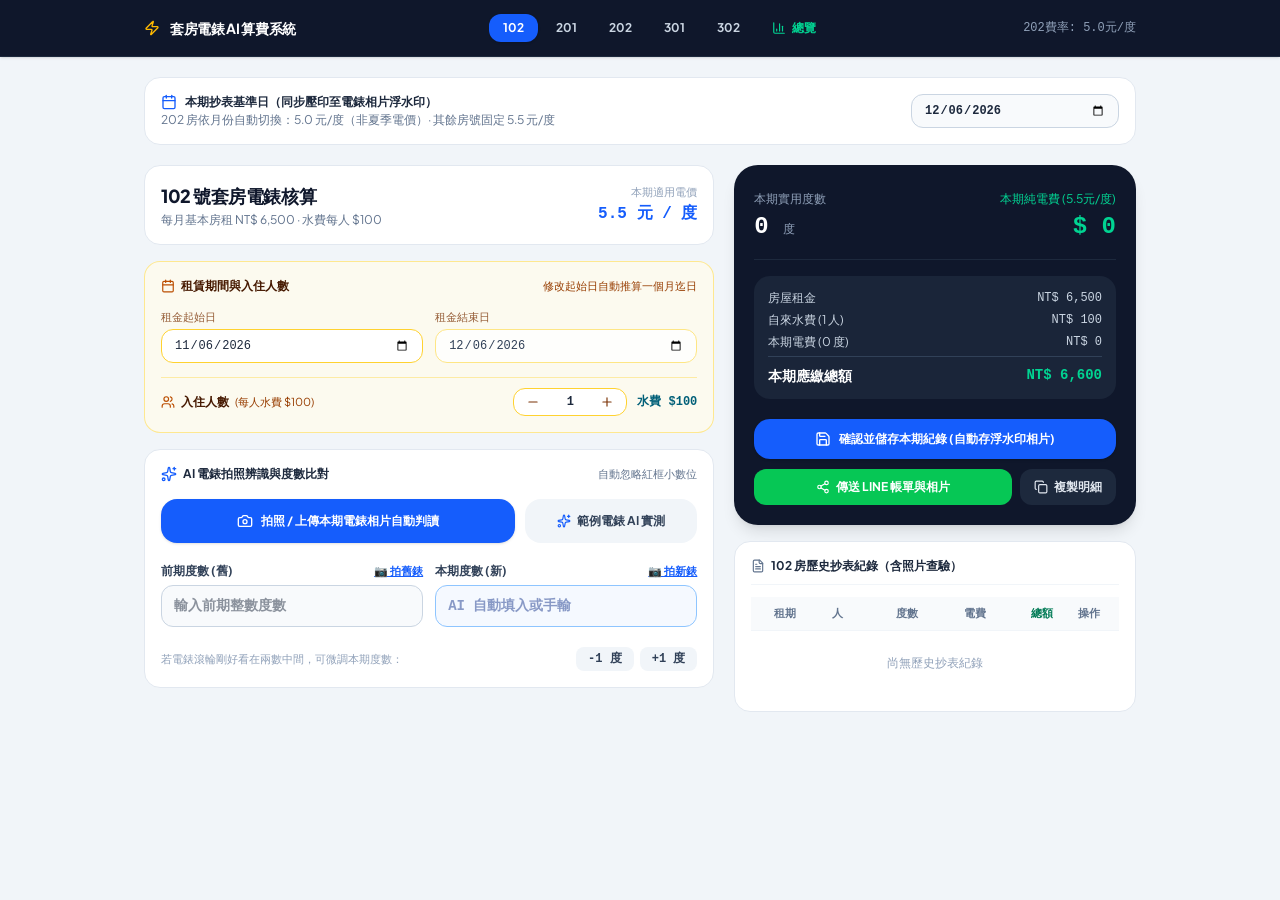
==== docs/index.html @ 0ff5ba03 "feat: enable cross-environment deployment for GitHub Pages - Add CI/CD pipeline for GitHub Pages dep" ====
<!doctype html>
<html lang="zh-TW">
  <head>
    <meta charset="UTF-8" />
    <meta name="viewport" content="width=device-width, initial-scale=1.0" />
    <title>套房電錶拍照算費系統</title>
    <meta name="description" content="專為房東設計的出租套房電錶影像辨識與租金水電核算系統，支援自動判讀電錶度數、壓印抄表日期浮水印與匯出帳單明細。" />
    <meta property="og:title" content="套房電錶拍照算費系統" />
    <meta property="og:description" content="專為房東設計的出租套房電錶影像辨識與租金水電核算系統，支援自動判讀電錶度數、壓印抄表日期浮水印與匯出帳單明細。" />
    <meta property="og:type" content="website" />
    <meta name="twitter:card" content="summary_large_image" />
    <link rel="preconnect" href="https://fonts.googleapis.com" />
    <link rel="preconnect" href="https://fonts.gstatic.com" crossorigin />
    <link href="https://fonts.googleapis.com/css2?family=JetBrains+Mono:wght@500;600;700&family=Plus+Jakarta+Sans:wght@400;500;600;700;800&display=swap" rel="stylesheet" />
    <script type="module" crossorigin src="./assets/index-CwT1lfxe.js"></script>
    <link rel="stylesheet" crossorigin href="./assets/index-BHZYNmpz.css">
  </head>
  <body class="bg-slate-50 text-slate-900 antialiased selection:bg-blue-600 selection:text-white">
    <div id="root"></div>
  </body>
</html>
---- docs/assets/index-BHZYNmpz.css ----
/*! tailwindcss v4.3.3 | MIT License | https://tailwindcss.com */
@layer properties{@supports (((-webkit-hyphens:none)) and (not (margin-trim:inline))) or ((-moz-orient:inline) and (not (color:rgb(from red r g b)))){*,:before,:after,::backdrop{--tw-translate-x:0;--tw-translate-y:0;--tw-translate-z:0;--tw-rotate-x:initial;--tw-rotate-y:initial;--tw-rotate-z:initial;--tw-skew-x:initial;--tw-skew-y:initial;--tw-space-y-reverse:0;--tw-space-x-reverse:0;--tw-divide-y-reverse:0;--tw-border-style:solid;--tw-gradient-position:initial;--tw-gradient-from:#0000;--tw-gradient-via:#0000;--tw-gradient-to:#0000;--tw-gradient-stops:initial;--tw-gradient-via-stops:initial;--tw-gradient-from-position:0%;--tw-gradient-via-position:50%;--tw-gradient-to-position:100%;--tw-leading:initial;--tw-font-weight:initial;--tw-tracking:initial;--tw-ordinal:initial;--tw-slashed-zero:initial;--tw-numeric-figure:initial;--tw-numeric-spacing:initial;--tw-numeric-fraction:initial;--tw-shadow:0 0 #0000;--tw-shadow-color:initial;--tw-shadow-alpha:100%;--tw-inset-shadow:0 0 #0000;--tw-inset-shadow-color:initial;--tw-inset-shadow-alpha:100%;--tw-ring-color:initial;--tw-ring-shadow:0 0 #0000;--tw-inset-ring-color:initial;--tw-inset-ring-shadow:0 0 #0000;--tw-ring-inset:initial;--tw-ring-offset-width:0px;--tw-ring-offset-color:#fff;--tw-ring-offset-shadow:0 0 #0000;--tw-backdrop-blur:initial;--tw-backdrop-brightness:initial;--tw-backdrop-contrast:initial;--tw-backdrop-grayscale:initial;--tw-backdrop-hue-rotate:initial;--tw-backdrop-invert:initial;--tw-backdrop-opacity:initial;--tw-backdrop-saturate:initial;--tw-backdrop-sepia:initial;--tw-duration:initial;--tw-scale-x:1;--tw-scale-y:1;--tw-scale-z:1}}}@layer theme{:root,:host{--font-sans:-apple-system, BlinkMacSystemFont, "Segoe UI", Roboto, "Helvetica Neue", "Noto Sans", Arial, sans-serif, "Apple Color Emoji", "Segoe UI Emoji", "Segoe UI Symbol", "Noto Color Emoji";--font-mono:ui-monospace, SFMono-Regular, Menlo, Monaco, Consolas, "Liberation Mono", "Courier New", monospace;--color-red-500:oklch(63.7% .237 25.331);--color-red-600:oklch(57.7% .245 27.325);--color-red-700:oklch(50.5% .213 27.518);--color-amber-50:oklch(98.7% .022 95.277);--color-amber-100:oklch(96.2% .059 95.617);--color-amber-200:oklch(92.4% .12 95.746);--color-amber-300:oklch(87.9% .169 91.605);--color-amber-400:oklch(82.8% .189 84.429);--color-amber-500:oklch(76.9% .188 70.08);--color-amber-600:oklch(66.6% .179 58.318);--color-amber-700:oklch(55.5% .163 48.998);--color-amber-800:oklch(47.3% .137 46.201);--color-amber-900:oklch(41.4% .112 45.904);--color-amber-950:oklch(27.9% .077 45.635);--color-emerald-50:oklch(97.9% .021 166.113);--color-emerald-100:oklch(95% .052 163.051);--color-emerald-200:oklch(90.5% .093 164.15);--color-emerald-300:oklch(84.5% .143 164.978);--color-emerald-400:oklch(76.5% .177 163.223);--color-emerald-600:oklch(59.6% .145 163.225);--color-emerald-700:oklch(50.8% .118 165.612);--color-emerald-800:oklch(43.2% .095 166.913);--color-cyan-50:oklch(98.4% .019 200.873);--color-cyan-200:oklch(91.7% .08 205.041);--color-cyan-600:oklch(60.9% .126 221.723);--color-cyan-700:oklch(52% .105 223.128);--color-cyan-800:oklch(45% .085 224.283);--color-blue-50:oklch(97% .014 254.604);--color-blue-100:oklch(93.2% .032 255.585);--color-blue-200:oklch(88.2% .059 254.128);--color-blue-300:oklch(80.9% .105 251.813);--color-blue-400:oklch(70.7% .165 254.624);--color-blue-500:oklch(62.3% .214 259.815);--color-blue-600:oklch(54.6% .245 262.881);--color-blue-700:oklch(48.8% .243 264.376);--color-blue-800:oklch(42.4% .199 265.638);--color-blue-900:oklch(37.9% .146 265.522);--color-slate-50:oklch(98.4% .003 247.858);--color-slate-100:oklch(96.8% .007 247.896);--color-slate-200:oklch(92.9% .013 255.508);--color-slate-300:oklch(86.9% .022 252.894);--color-slate-400:oklch(70.4% .04 256.788);--color-slate-500:oklch(55.4% .046 257.417);--color-slate-600:oklch(44.6% .043 257.281);--color-slate-700:oklch(37.2% .044 257.287);--color-slate-800:oklch(27.9% .041 260.031);--color-slate-900:oklch(20.8% .042 265.755);--color-white:#fff;--spacing:.25rem;--container-xs:20rem;--container-sm:24rem;--container-md:28rem;--container-5xl:64rem;--text-xs:.75rem;--text-xs--line-height:calc(1 / .75);--text-sm:.875rem;--text-sm--line-height:calc(1.25 / .875);--text-base:1rem;--text-base--line-height:calc(1.5 / 1);--text-lg:1.125rem;--text-lg--line-height:calc(1.75 / 1.125);--text-xl:1.25rem;--text-xl--line-height:calc(1.75 / 1.25);--text-2xl:1.5rem;--text-2xl--line-height:calc(2 / 1.5);--text-3xl:1.875rem;--text-3xl--line-height:calc(2.25 / 1.875);--font-weight-normal:400;--font-weight-medium:500;--font-weight-semibold:600;--font-weight-bold:700;--font-weight-extrabold:800;--font-weight-black:900;--tracking-tight:-.025em;--leading-relaxed:1.625;--radius-lg:.5rem;--radius-xl:.75rem;--radius-2xl:1rem;--radius-3xl:1.5rem;--animate-spin:spin 1s linear infinite;--blur-sm:8px;--default-transition-duration:.15s;--default-transition-timing-function:cubic-bezier(.4, 0, .2, 1);--default-font-family:var(--font-sans);--default-mono-font-family:var(--font-mono)}}@layer base{*,:after,:before,::backdrop{box-sizing:border-box;border:0 solid;margin:0;padding:0}::file-selector-button{box-sizing:border-box;border:0 solid;margin:0;padding:0}html,:host{-webkit-text-size-adjust:100%;tab-size:4;line-height:1.5;font-family:var(--default-font-family,-apple-system, BlinkMacSystemFont, "Segoe UI", Roboto, "Helvetica Neue", "Noto Sans", Arial, sans-serif, "Apple Color Emoji", "Segoe UI Emoji", "Segoe UI Symbol", "Noto Color Emoji");font-feature-settings:var(--default-font-feature-settings,normal);font-variation-settings:var(--default-font-variation-settings,normal);-webkit-tap-highlight-color:transparent}hr{height:0;color:inherit;border-top-width:1px}abbr:where([title]){-webkit-text-decoration:underline dotted;text-decoration:underline dotted}h1,h2,h3,h4,h5,h6{font-size:inherit;font-weight:inherit}a{color:inherit;-webkit-text-decoration:inherit;-webkit-text-decoration:inherit;-webkit-text-decoration:inherit;-webkit-text-decoration:inherit;text-decoration:inherit}b,strong{font-weight:bolder}code,kbd,samp,pre{font-family:var(--default-mono-font-family,ui-monospace, SFMono-Regular, Menlo, Monaco, Consolas, "Liberation Mono", "Courier New", monospace);font-feature-settings:var(--default-mono-font-feature-settings,normal);font-variation-settings:var(--default-mono-font-variation-settings,normal);font-size:1em}small{font-size:80%}sub,sup{vertical-align:baseline;font-size:75%;line-height:0;position:relative}sub{bottom:-.25em}sup{top:-.5em}table{text-indent:0;border-color:inherit;border-collapse:collapse}:-moz-focusring:where(:not(iframe)){outline:auto}progress{vertical-align:baseline}summary{display:list-item}ol,ul,menu{list-style:none}img,svg,video,canvas,audio,iframe,embed,object{vertical-align:middle;display:block}img,video{max-width:100%;height:auto}button,input,select,optgroup,textarea{font:inherit;font-feature-settings:inherit;font-variation-settings:inherit;letter-spacing:inherit;color:inherit;opacity:1;background-color:#0000;border-radius:0}::file-selector-button{font:inherit;font-feature-settings:inherit;font-variation-settings:inherit;letter-spacing:inherit;color:inherit;opacity:1;background-color:#0000;border-radius:0}:where(select:is([multiple],[size])) optgroup{font-weight:bolder}:where(select:is([multiple],[size])) optgroup option{padding-inline-start:20px}::file-selector-button{margin-inline-end:4px}::placeholder{opacity:1}@supports (not ((-webkit-appearance:-apple-pay-button))) or (contain-intrinsic-size:1px){::placeholder{color:currentColor}@supports (color:color-mix(in lab, red, red)){::placeholder{color:color-mix(in oklab, currentcolor 50%, transparent)}}}textarea{resize:vertical}::-webkit-search-decoration{-webkit-appearance:none}::-webkit-date-and-time-value{min-height:1lh;text-align:inherit}::-webkit-datetime-edit{display:inline-flex}::-webkit-datetime-edit-fields-wrapper{padding:0}::-webkit-datetime-edit{padding-block:0}::-webkit-datetime-edit-year-field{padding-block:0}::-webkit-datetime-edit-month-field{padding-block:0}::-webkit-datetime-edit-day-field{padding-block:0}::-webkit-datetime-edit-hour-field{padding-block:0}::-webkit-datetime-edit-minute-field{padding-block:0}::-webkit-datetime-edit-second-field{padding-block:0}::-webkit-datetime-edit-millisecond-field{padding-block:0}::-webkit-datetime-edit-meridiem-field{padding-block:0}::-webkit-calendar-picker-indicator{line-height:1}:-moz-ui-invalid{box-shadow:none}button,input:where([type=button],[type=reset],[type=submit]){appearance:button}::file-selector-button{appearance:button}::-webkit-inner-spin-button{height:auto}::-webkit-outer-spin-button{height:auto}[hidden]:where(:not([hidden=until-found])){display:none!important}body{-webkit-tap-highlight-color:transparent;font-family:Plus Jakarta Sans,-apple-system,BlinkMacSystemFont,Microsoft JhengHei,sans-serif}.font-mono{font-variant-numeric:tabular-nums;font-family:JetBrains Mono,monospace}}@layer components;@layer utilities{.pointer-events-none{pointer-events:none}.absolute{position:absolute}.fixed{position:fixed}.relative{position:relative}.static{position:static}.sticky{position:sticky}.inset-0{inset:0}.top-0{top:0}.bottom-6{bottom:calc(var(--spacing) * 6)}.left-1\/2{left:50%}.z-40{z-index:40}.z-50{z-index:50}.container{width:100%}@media (width>=40rem){.container{max-width:40rem}}@media (width>=48rem){.container{max-width:48rem}}@media (width>=64rem){.container{max-width:64rem}}@media (width>=80rem){.container{max-width:80rem}}@media (width>=96rem){.container{max-width:96rem}}.mx-auto{margin-inline:auto}.mt-0\.5{margin-top:calc(var(--spacing) * .5)}.mt-1{margin-top:var(--spacing)}.mr-1{margin-right:var(--spacing)}.mb-0\.5{margin-bottom:calc(var(--spacing) * .5)}.mb-1{margin-bottom:var(--spacing)}.mb-1\.5{margin-bottom:calc(var(--spacing) * 1.5)}.mb-2{margin-bottom:calc(var(--spacing) * 2)}.mb-3{margin-bottom:calc(var(--spacing) * 3)}.block{display:block}.contents{display:contents}.flex{display:flex}.grid{display:grid}.hidden{display:none}.h-3{height:calc(var(--spacing) * 3)}.h-3\.5{height:calc(var(--spacing) * 3.5)}.h-4{height:calc(var(--spacing) * 4)}.h-5{height:calc(var(--spacing) * 5)}.h-6{height:calc(var(--spacing) * 6)}.h-10{height:calc(var(--spacing) * 10)}.h-14{height:calc(var(--spacing) * 14)}.h-16{height:calc(var(--spacing) * 16)}.h-20{height:calc(var(--spacing) * 20)}.max-h-\[340px\]{max-height:340px}.max-h-\[360px\]{max-height:360px}.max-h-\[390px\]{max-height:390px}.max-h-\[420px\]{max-height:420px}.min-h-\[220px\]{min-height:220px}.min-h-\[240px\]{min-height:240px}.min-h-screen{min-height:100vh}.w-3{width:calc(var(--spacing) * 3)}.w-3\.5{width:calc(var(--spacing) * 3.5)}.w-4{width:calc(var(--spacing) * 4)}.w-5{width:calc(var(--spacing) * 5)}.w-6{width:calc(var(--spacing) * 6)}.w-8{width:calc(var(--spacing) * 8)}.w-9{width:calc(var(--spacing) * 9)}.w-10{width:calc(var(--spacing) * 10)}.w-12{width:calc(var(--spacing) * 12)}.w-16{width:calc(var(--spacing) * 16)}.w-20{width:calc(var(--spacing) * 20)}.w-full{width:100%}.max-w-5xl{max-width:var(--container-5xl)}.max-w-full{max-width:100%}.max-w-md{max-width:var(--container-md)}.max-w-sm{max-width:var(--container-sm)}.max-w-xs{max-width:var(--container-xs)}.min-w-0{min-width:0}.min-w-\[300px\]{min-width:300px}.min-w-\[480px\]{min-width:480px}.flex-1{flex:1}.shrink-0{flex-shrink:0}.border-collapse{border-collapse:collapse}.-translate-x-1\/2{--tw-translate-x:calc(calc(1 / 2 * 100%) * -1);translate:var(--tw-translate-x) var(--tw-translate-y)}.translate-y-0{--tw-translate-y:0px;translate:var(--tw-translate-x) var(--tw-translate-y)}.translate-y-3{--tw-translate-y:calc(var(--spacing) * 3);translate:var(--tw-translate-x) var(--tw-translate-y)}.transform{transform:var(--tw-rotate-x,) var(--tw-rotate-y,) var(--tw-rotate-z,) var(--tw-skew-x,) var(--tw-skew-y,)}.animate-spin{animation:var(--animate-spin)}.cursor-pointer{cursor:pointer}.scrollbar-none{scrollbar-width:none}.grid-cols-1{grid-template-columns:repeat(1,minmax(0,1fr))}.grid-cols-2{grid-template-columns:repeat(2,minmax(0,1fr))}.flex-col{flex-direction:column}.items-center{align-items:center}.items-end{align-items:flex-end}.items-start{align-items:flex-start}.items-stretch{align-items:stretch}.justify-between{justify-content:space-between}.justify-center{justify-content:center}.justify-end{justify-content:flex-end}.gap-1{gap:var(--spacing)}.gap-1\.5{gap:calc(var(--spacing) * 1.5)}.gap-2{gap:calc(var(--spacing) * 2)}.gap-2\.5{gap:calc(var(--spacing) * 2.5)}.gap-3{gap:calc(var(--spacing) * 3)}.gap-3\.5{gap:calc(var(--spacing) * 3.5)}.gap-4{gap:calc(var(--spacing) * 4)}.gap-5{gap:calc(var(--spacing) * 5)}:where(.space-y-0\.5>:not(:last-child)){--tw-space-y-reverse:0;margin-block-start:calc(calc(var(--spacing) * .5) * var(--tw-space-y-reverse));margin-block-end:calc(calc(var(--spacing) * .5) * calc(1 - var(--tw-space-y-reverse)))}:where(.space-y-1>:not(:last-child)){--tw-space-y-reverse:0;margin-block-start:calc(var(--spacing) * var(--tw-space-y-reverse));margin-block-end:calc(var(--spacing) * calc(1 - var(--tw-space-y-reverse)))}:where(.space-y-1\.5>:not(:last-child)){--tw-space-y-reverse:0;margin-block-start:calc(calc(var(--spacing) * 1.5) * var(--tw-space-y-reverse));margin-block-end:calc(calc(var(--spacing) * 1.5) * calc(1 - var(--tw-space-y-reverse)))}:where(.space-y-2>:not(:last-child)){--tw-space-y-reverse:0;margin-block-start:calc(calc(var(--spacing) * 2) * var(--tw-space-y-reverse));margin-block-end:calc(calc(var(--spacing) * 2) * calc(1 - var(--tw-space-y-reverse)))}:where(.space-y-2\.5>:not(:last-child)){--tw-space-y-reverse:0;margin-block-start:calc(calc(var(--spacing) * 2.5) * var(--tw-space-y-reverse));margin-block-end:calc(calc(var(--spacing) * 2.5) * calc(1 - var(--tw-space-y-reverse)))}:where(.space-y-3>:not(:last-child)){--tw-space-y-reverse:0;margin-block-start:calc(calc(var(--spacing) * 3) * var(--tw-space-y-reverse));margin-block-end:calc(calc(var(--spacing) * 3) * calc(1 - var(--tw-space-y-reverse)))}:where(.space-y-3\.5>:not(:last-child)){--tw-space-y-reverse:0;margin-block-start:calc(calc(var(--spacing) * 3.5) * var(--tw-space-y-reverse));margin-block-end:calc(calc(var(--spacing) * 3.5) * calc(1 - var(--tw-space-y-reverse)))}:where(.space-y-4>:not(:last-child)){--tw-space-y-reverse:0;margin-block-start:calc(calc(var(--spacing) * 4) * var(--tw-space-y-reverse));margin-block-end:calc(calc(var(--spacing) * 4) * calc(1 - var(--tw-space-y-reverse)))}:where(.space-y-5>:not(:last-child)){--tw-space-y-reverse:0;margin-block-start:calc(calc(var(--spacing) * 5) * var(--tw-space-y-reverse));margin-block-end:calc(calc(var(--spacing) * 5) * calc(1 - var(--tw-space-y-reverse)))}:where(.space-x-1>:not(:last-child)){--tw-space-x-reverse:0;margin-inline-start:calc(var(--spacing) * var(--tw-space-x-reverse));margin-inline-end:calc(var(--spacing) * calc(1 - var(--tw-space-x-reverse)))}:where(.divide-y>:not(:last-child)){--tw-divide-y-reverse:0;border-bottom-style:var(--tw-border-style);border-top-style:var(--tw-border-style);border-top-width:calc(1px * var(--tw-divide-y-reverse));border-bottom-width:calc(1px * calc(1 - var(--tw-divide-y-reverse)))}:where(.divide-slate-100>:not(:last-child)){border-color:var(--color-slate-100)}.truncate{text-overflow:ellipsis;white-space:nowrap;overflow:hidden}.overflow-hidden{overflow:hidden}.overflow-x-auto{overflow-x:auto}.rounded{border-radius:.25rem}.rounded-2xl{border-radius:var(--radius-2xl)}.rounded-3xl{border-radius:var(--radius-3xl)}.rounded-full{border-radius:2147483647px}.rounded-lg{border-radius:var(--radius-lg)}.rounded-xl{border-radius:var(--radius-xl)}.rounded-t-2xl{border-top-left-radius:var(--radius-2xl);border-top-right-radius:var(--radius-2xl)}.rounded-b-2xl{border-bottom-right-radius:var(--radius-2xl);border-bottom-left-radius:var(--radius-2xl)}.rounded-br-xl{border-bottom-right-radius:var(--radius-xl)}.border{border-style:var(--tw-border-style);border-width:1px}.border-t{border-top-style:var(--tw-border-style);border-top-width:1px}.border-t-2{border-top-style:var(--tw-border-style);border-top-width:2px}.border-b{border-bottom-style:var(--tw-border-style);border-bottom-width:1px}.border-none{--tw-border-style:none;border-style:none}.border-amber-200{border-color:var(--color-amber-200)}.border-amber-200\/60{border-color:#fee68599}@supports (color:color-mix(in lab, red, red)){.border-amber-200\/60{border-color:color-mix(in oklab, var(--color-amber-200) 60%, transparent)}}.border-amber-200\/70{border-color:#fee685b3}@supports (color:color-mix(in lab, red, red)){.border-amber-200\/70{border-color:color-mix(in oklab, var(--color-amber-200) 70%, transparent)}}.border-amber-200\/80{border-color:#fee685cc}@supports (color:color-mix(in lab, red, red)){.border-amber-200\/80{border-color:color-mix(in oklab, var(--color-amber-200) 80%, transparent)}}.border-amber-200\/90{border-color:#fee685e6}@supports (color:color-mix(in lab, red, red)){.border-amber-200\/90{border-color:color-mix(in oklab, var(--color-amber-200) 90%, transparent)}}.border-amber-300{border-color:var(--color-amber-300)}.border-blue-100{border-color:var(--color-blue-100)}.border-blue-200{border-color:var(--color-blue-200)}.border-blue-300{border-color:var(--color-blue-300)}.border-cyan-200{border-color:var(--color-cyan-200)}.border-emerald-200{border-color:var(--color-emerald-200)}.border-slate-50{border-color:var(--color-slate-50)}.border-slate-100{border-color:var(--color-slate-100)}.border-slate-200{border-color:var(--color-slate-200)}.border-slate-200\/80{border-color:#e2e8f0cc}@supports (color:color-mix(in lab, red, red)){.border-slate-200\/80{border-color:color-mix(in oklab, var(--color-slate-200) 80%, transparent)}}.border-slate-300{border-color:var(--color-slate-300)}.border-slate-700{border-color:var(--color-slate-700)}.border-slate-700\/80{border-color:#314158cc}@supports (color:color-mix(in lab, red, red)){.border-slate-700\/80{border-color:color-mix(in oklab, var(--color-slate-700) 80%, transparent)}}.border-slate-800{border-color:var(--color-slate-800)}.bg-\[\#06c755\]{background-color:#06c755}.bg-amber-50{background-color:var(--color-amber-50)}.bg-amber-50\/60{background-color:#fffbeb99}@supports (color:color-mix(in lab, red, red)){.bg-amber-50\/60{background-color:color-mix(in oklab, var(--color-amber-50) 60%, transparent)}}.bg-amber-50\/70{background-color:#fffbebb3}@supports (color:color-mix(in lab, red, red)){.bg-amber-50\/70{background-color:color-mix(in oklab, var(--color-amber-50) 70%, transparent)}}.bg-amber-100{background-color:var(--color-amber-100)}.bg-amber-100\/50{background-color:#fef3c680}@supports (color:color-mix(in lab, red, red)){.bg-amber-100\/50{background-color:color-mix(in oklab, var(--color-amber-100) 50%, transparent)}}.bg-blue-50{background-color:var(--color-blue-50)}.bg-blue-50\/60{background-color:#eff6ff99}@supports (color:color-mix(in lab, red, red)){.bg-blue-50\/60{background-color:color-mix(in oklab, var(--color-blue-50) 60%, transparent)}}.bg-blue-600{background-color:var(--color-blue-600)}.bg-cyan-50{background-color:var(--color-cyan-50)}.bg-emerald-50{background-color:var(--color-emerald-50)}.bg-emerald-50\/30{background-color:#ecfdf54d}@supports (color:color-mix(in lab, red, red)){.bg-emerald-50\/30{background-color:color-mix(in oklab, var(--color-emerald-50) 30%, transparent)}}.bg-emerald-100\/50{background-color:#d0fae580}@supports (color:color-mix(in lab, red, red)){.bg-emerald-100\/50{background-color:color-mix(in oklab, var(--color-emerald-100) 50%, transparent)}}.bg-emerald-100\/60{background-color:#d0fae599}@supports (color:color-mix(in lab, red, red)){.bg-emerald-100\/60{background-color:color-mix(in oklab, var(--color-emerald-100) 60%, transparent)}}.bg-emerald-600{background-color:var(--color-emerald-600)}.bg-red-600{background-color:var(--color-red-600)}.bg-slate-50{background-color:var(--color-slate-50)}.bg-slate-50\/50{background-color:#f8fafc80}@supports (color:color-mix(in lab, red, red)){.bg-slate-50\/50{background-color:color-mix(in oklab, var(--color-slate-50) 50%, transparent)}}.bg-slate-50\/60{background-color:#f8fafc99}@supports (color:color-mix(in lab, red, red)){.bg-slate-50\/60{background-color:color-mix(in oklab, var(--color-slate-50) 60%, transparent)}}.bg-slate-50\/80{background-color:#f8fafccc}@supports (color:color-mix(in lab, red, red)){.bg-slate-50\/80{background-color:color-mix(in oklab, var(--color-slate-50) 80%, transparent)}}.bg-slate-100{background-color:var(--color-slate-100)}.bg-slate-700{background-color:var(--color-slate-700)}.bg-slate-800{background-color:var(--color-slate-800)}.bg-slate-800\/50{background-color:#1d293d80}@supports (color:color-mix(in lab, red, red)){.bg-slate-800\/50{background-color:color-mix(in oklab, var(--color-slate-800) 50%, transparent)}}.bg-slate-800\/80{background-color:#1d293dcc}@supports (color:color-mix(in lab, red, red)){.bg-slate-800\/80{background-color:color-mix(in oklab, var(--color-slate-800) 80%, transparent)}}.bg-slate-900{background-color:var(--color-slate-900)}.bg-slate-900\/40{background-color:#0f172b66}@supports (color:color-mix(in lab, red, red)){.bg-slate-900\/40{background-color:color-mix(in oklab, var(--color-slate-900) 40%, transparent)}}.bg-slate-900\/60{background-color:#0f172b99}@supports (color:color-mix(in lab, red, red)){.bg-slate-900\/60{background-color:color-mix(in oklab, var(--color-slate-900) 60%, transparent)}}.bg-slate-900\/80{background-color:#0f172bcc}@supports (color:color-mix(in lab, red, red)){.bg-slate-900\/80{background-color:color-mix(in oklab, var(--color-slate-900) 80%, transparent)}}.bg-slate-900\/90{background-color:#0f172be6}@supports (color:color-mix(in lab, red, red)){.bg-slate-900\/90{background-color:color-mix(in oklab, var(--color-slate-900) 90%, transparent)}}.bg-slate-900\/95{background-color:#0f172bf2}@supports (color:color-mix(in lab, red, red)){.bg-slate-900\/95{background-color:color-mix(in oklab, var(--color-slate-900) 95%, transparent)}}.bg-white{background-color:var(--color-white)}.bg-white\/20{background-color:#fff3}@supports (color:color-mix(in lab, red, red)){.bg-white\/20{background-color:color-mix(in oklab, var(--color-white) 20%, transparent)}}.bg-white\/80{background-color:#fffc}@supports (color:color-mix(in lab, red, red)){.bg-white\/80{background-color:color-mix(in oklab, var(--color-white) 80%, transparent)}}.bg-gradient-to-br{--tw-gradient-position:to bottom right in oklab;background-image:linear-gradient(var(--tw-gradient-stops))}.bg-gradient-to-r{--tw-gradient-position:to right in oklab;background-image:linear-gradient(var(--tw-gradient-stops))}.from-slate-800{--tw-gradient-from:var(--color-slate-800);--tw-gradient-stops:var(--tw-gradient-via-stops,var(--tw-gradient-position), var(--tw-gradient-from) var(--tw-gradient-from-position), var(--tw-gradient-to) var(--tw-gradient-to-position))}.from-slate-900{--tw-gradient-from:var(--color-slate-900);--tw-gradient-stops:var(--tw-gradient-via-stops,var(--tw-gradient-position), var(--tw-gradient-from) var(--tw-gradient-from-position), var(--tw-gradient-to) var(--tw-gradient-to-position))}.to-slate-800{--tw-gradient-to:var(--color-slate-800);--tw-gradient-stops:var(--tw-gradient-via-stops,var(--tw-gradient-position), var(--tw-gradient-from) var(--tw-gradient-from-position), var(--tw-gradient-to) var(--tw-gradient-to-position))}.to-slate-900{--tw-gradient-to:var(--color-slate-900);--tw-gradient-stops:var(--tw-gradient-via-stops,var(--tw-gradient-position), var(--tw-gradient-from) var(--tw-gradient-from-position), var(--tw-gradient-to) var(--tw-gradient-to-position))}.object-contain{object-fit:contain}.object-cover{object-fit:cover}.p-0{padding:0}.p-1{padding:var(--spacing)}.p-1\.5{padding:calc(var(--spacing) * 1.5)}.p-2{padding:calc(var(--spacing) * 2)}.p-3{padding:calc(var(--spacing) * 3)}.p-3\.5{padding:calc(var(--spacing) * 3.5)}.p-4{padding:calc(var(--spacing) * 4)}.p-5{padding:calc(var(--spacing) * 5)}.px-1{padding-inline:var(--spacing)}.px-1\.5{padding-inline:calc(var(--spacing) * 1.5)}.px-2{padding-inline:calc(var(--spacing) * 2)}.px-2\.5{padding-inline:calc(var(--spacing) * 2.5)}.px-3{padding-inline:calc(var(--spacing) * 3)}.px-3\.5{padding-inline:calc(var(--spacing) * 3.5)}.px-4{padding-inline:calc(var(--spacing) * 4)}.py-0\.5{padding-block:calc(var(--spacing) * .5)}.py-1{padding-block:var(--spacing)}.py-1\.5{padding-block:calc(var(--spacing) * 1.5)}.py-2{padding-block:calc(var(--spacing) * 2)}.py-2\.5{padding-block:calc(var(--spacing) * 2.5)}.py-3{padding-block:calc(var(--spacing) * 3)}.py-3\.5{padding-block:calc(var(--spacing) * 3.5)}.py-4{padding-block:calc(var(--spacing) * 4)}.py-6{padding-block:calc(var(--spacing) * 6)}.pt-0\.5{padding-top:calc(var(--spacing) * .5)}.pt-1{padding-top:var(--spacing)}.pt-2{padding-top:calc(var(--spacing) * 2)}.pt-2\.5{padding-top:calc(var(--spacing) * 2.5)}.pt-4{padding-top:calc(var(--spacing) * 4)}.pt-5{padding-top:calc(var(--spacing) * 5)}.pb-2{padding-bottom:calc(var(--spacing) * 2)}.pb-2\.5{padding-bottom:calc(var(--spacing) * 2.5)}.pb-3{padding-bottom:calc(var(--spacing) * 3)}.pb-4{padding-bottom:calc(var(--spacing) * 4)}.pb-16{padding-bottom:calc(var(--spacing) * 16)}.text-center{text-align:center}.text-left{text-align:left}.text-right{text-align:right}.font-mono{font-family:var(--font-mono)}.text-2xl{font-size:var(--text-2xl);line-height:var(--tw-leading,var(--text-2xl--line-height))}.text-3xl{font-size:var(--text-3xl);line-height:var(--tw-leading,var(--text-3xl--line-height))}.text-base{font-size:var(--text-base);line-height:var(--tw-leading,var(--text-base--line-height))}.text-lg{font-size:var(--text-lg);line-height:var(--tw-leading,var(--text-lg--line-height))}.text-sm{font-size:var(--text-sm);line-height:var(--tw-leading,var(--text-sm--line-height))}.text-xl{font-size:var(--text-xl);line-height:var(--tw-leading,var(--text-xl--line-height))}.text-xs{font-size:var(--text-xs);line-height:var(--tw-leading,var(--text-xs--line-height))}.text-\[10px\]{font-size:10px}.text-\[11px\]{font-size:11px}.text-\[12px\]{font-size:12px}.leading-none{--tw-leading:1;line-height:1}.leading-relaxed{--tw-leading:var(--leading-relaxed);line-height:var(--leading-relaxed)}.font-black{--tw-font-weight:var(--font-weight-black);font-weight:var(--font-weight-black)}.font-bold{--tw-font-weight:var(--font-weight-bold);font-weight:var(--font-weight-bold)}.font-extrabold{--tw-font-weight:var(--font-weight-extrabold);font-weight:var(--font-weight-extrabold)}.font-medium{--tw-font-weight:var(--font-weight-medium);font-weight:var(--font-weight-medium)}.font-normal{--tw-font-weight:var(--font-weight-normal);font-weight:var(--font-weight-normal)}.font-semibold{--tw-font-weight:var(--font-weight-semibold);font-weight:var(--font-weight-semibold)}.tracking-tight{--tw-tracking:var(--tracking-tight);letter-spacing:var(--tracking-tight)}.whitespace-nowrap{white-space:nowrap}.text-amber-400{color:var(--color-amber-400)}.text-amber-500{color:var(--color-amber-500)}.text-amber-600{color:var(--color-amber-600)}.text-amber-700{color:var(--color-amber-700)}.text-amber-700\/80{color:#b75000cc}@supports (color:color-mix(in lab, red, red)){.text-amber-700\/80{color:color-mix(in oklab, var(--color-amber-700) 80%, transparent)}}.text-amber-800{color:var(--color-amber-800)}.text-amber-900{color:var(--color-amber-900)}.text-amber-900\/80{color:#7b3306cc}@supports (color:color-mix(in lab, red, red)){.text-amber-900\/80{color:color-mix(in oklab, var(--color-amber-900) 80%, transparent)}}.text-amber-950{color:var(--color-amber-950)}.text-blue-400{color:var(--color-blue-400)}.text-blue-600{color:var(--color-blue-600)}.text-blue-700{color:var(--color-blue-700)}.text-blue-800{color:var(--color-blue-800)}.text-blue-900{color:var(--color-blue-900)}.text-cyan-600{color:var(--color-cyan-600)}.text-cyan-700{color:var(--color-cyan-700)}.text-cyan-800{color:var(--color-cyan-800)}.text-emerald-300{color:var(--color-emerald-300)}.text-emerald-400{color:var(--color-emerald-400)}.text-emerald-600{color:var(--color-emerald-600)}.text-emerald-700{color:var(--color-emerald-700)}.text-emerald-800{color:var(--color-emerald-800)}.text-red-500{color:var(--color-red-500)}.text-red-600{color:var(--color-red-600)}.text-slate-200{color:var(--color-slate-200)}.text-slate-300{color:var(--color-slate-300)}.text-slate-400{color:var(--color-slate-400)}.text-slate-500{color:var(--color-slate-500)}.text-slate-600{color:var(--color-slate-600)}.text-slate-700{color:var(--color-slate-700)}.text-slate-800{color:var(--color-slate-800)}.text-slate-900{color:var(--color-slate-900)}.text-white{color:var(--color-white)}.italic{font-style:italic}.tabular-nums{--tw-numeric-spacing:tabular-nums;font-variant-numeric:var(--tw-ordinal,) var(--tw-slashed-zero,) var(--tw-numeric-figure,) var(--tw-numeric-spacing,) var(--tw-numeric-fraction,)}.underline{text-decoration-line:underline}.antialiased{-webkit-font-smoothing:antialiased;-moz-osx-font-smoothing:grayscale}.opacity-0{opacity:0}.opacity-100{opacity:1}.shadow{--tw-shadow:0 1px 3px 0 var(--tw-shadow-color,#0000001a), 0 1px 2px -1px var(--tw-shadow-color,#0000001a);box-shadow:var(--tw-inset-shadow), var(--tw-inset-ring-shadow), var(--tw-ring-offset-shadow), var(--tw-ring-shadow), var(--tw-shadow)}.shadow-2xl{--tw-shadow:0 25px 50px -12px var(--tw-shadow-color,#00000040);box-shadow:var(--tw-inset-shadow), var(--tw-inset-ring-shadow), var(--tw-ring-offset-shadow), var(--tw-ring-shadow), var(--tw-shadow)}.shadow-inner{--tw-shadow:inset 0 2px 4px 0 var(--tw-shadow-color,#0000000d);box-shadow:var(--tw-inset-shadow), var(--tw-inset-ring-shadow), var(--tw-ring-offset-shadow), var(--tw-ring-shadow), var(--tw-shadow)}.shadow-lg{--tw-shadow:0 10px 15px -3px var(--tw-shadow-color,#0000001a), 0 4px 6px -4px var(--tw-shadow-color,#0000001a);box-shadow:var(--tw-inset-shadow), var(--tw-inset-ring-shadow), var(--tw-ring-offset-shadow), var(--tw-ring-shadow), var(--tw-shadow)}.shadow-md{--tw-shadow:0 4px 6px -1px var(--tw-shadow-color,#0000001a), 0 2px 4px -2px var(--tw-shadow-color,#0000001a);box-shadow:var(--tw-inset-shadow), var(--tw-inset-ring-shadow), var(--tw-ring-offset-shadow), var(--tw-ring-shadow), var(--tw-shadow)}.shadow-sm{--tw-shadow:0 1px 3px 0 var(--tw-shadow-color,#0000001a), 0 1px 2px -1px var(--tw-shadow-color,#0000001a);box-shadow:var(--tw-inset-shadow), var(--tw-inset-ring-shadow), var(--tw-ring-offset-shadow), var(--tw-ring-shadow), var(--tw-shadow)}.shadow-xl{--tw-shadow:0 20px 25px -5px var(--tw-shadow-color,#0000001a), 0 8px 10px -6px var(--tw-shadow-color,#0000001a);box-shadow:var(--tw-inset-shadow), var(--tw-inset-ring-shadow), var(--tw-ring-offset-shadow), var(--tw-ring-shadow), var(--tw-shadow)}.shadow-blue-500\/20{--tw-shadow-color:#3080ff33}@supports (color:color-mix(in lab, red, red)){.shadow-blue-500\/20{--tw-shadow-color:color-mix(in oklab, color-mix(in oklab, var(--color-blue-500) 20%, transparent) var(--tw-shadow-alpha), transparent)}}.backdrop-blur{--tw-backdrop-blur:blur(8px);-webkit-backdrop-filter:var(--tw-backdrop-blur,) var(--tw-backdrop-brightness,) var(--tw-backdrop-contrast,) var(--tw-backdrop-grayscale,) var(--tw-backdrop-hue-rotate,) var(--tw-backdrop-invert,) var(--tw-backdrop-opacity,) var(--tw-backdrop-saturate,) var(--tw-backdrop-sepia,);backdrop-filter:var(--tw-backdrop-blur,) var(--tw-backdrop-brightness,) var(--tw-backdrop-contrast,) var(--tw-backdrop-grayscale,) var(--tw-backdrop-hue-rotate,) var(--tw-backdrop-invert,) var(--tw-backdrop-opacity,) var(--tw-backdrop-saturate,) var(--tw-backdrop-sepia,)}.backdrop-blur-sm{--tw-backdrop-blur:blur(var(--blur-sm));-webkit-backdrop-filter:var(--tw-backdrop-blur,) var(--tw-backdrop-brightness,) var(--tw-backdrop-contrast,) var(--tw-backdrop-grayscale,) var(--tw-backdrop-hue-rotate,) var(--tw-backdrop-invert,) var(--tw-backdrop-opacity,) var(--tw-backdrop-saturate,) var(--tw-backdrop-sepia,);backdrop-filter:var(--tw-backdrop-blur,) var(--tw-backdrop-brightness,) var(--tw-backdrop-contrast,) var(--tw-backdrop-grayscale,) var(--tw-backdrop-hue-rotate,) var(--tw-backdrop-invert,) var(--tw-backdrop-opacity,) var(--tw-backdrop-saturate,) var(--tw-backdrop-sepia,)}.transition{transition-property:color,background-color,border-color,outline-color,text-decoration-color,fill,stroke,--tw-gradient-from,--tw-gradient-via,--tw-gradient-to,opacity,box-shadow,transform,translate,scale,rotate,filter,-webkit-backdrop-filter,backdrop-filter,display,content-visibility,overlay,pointer-events;transition-timing-function:var(--tw-ease,var(--default-transition-timing-function));transition-duration:var(--tw-duration,var(--default-transition-duration))}.transition-all{transition-property:all;transition-timing-function:var(--tw-ease,var(--default-transition-timing-function));transition-duration:var(--tw-duration,var(--default-transition-duration))}.duration-150{--tw-duration:.15s;transition-duration:.15s}.duration-200{--tw-duration:.2s;transition-duration:.2s}.duration-300{--tw-duration:.3s;transition-duration:.3s}@media (hover:hover){.group-hover\:opacity-100:is(:where(.group):hover *){opacity:1}}.selection\:bg-blue-500 ::selection{background-color:var(--color-blue-500)}.selection\:bg-blue-500::selection{background-color:var(--color-blue-500)}.selection\:bg-blue-600 ::selection{background-color:var(--color-blue-600)}.selection\:bg-blue-600::selection{background-color:var(--color-blue-600)}.selection\:text-white ::selection{color:var(--color-white)}.selection\:text-white::selection{color:var(--color-white)}.even\:bg-slate-50\/50:nth-child(2n){background-color:#f8fafc80}@supports (color:color-mix(in lab, red, red)){.even\:bg-slate-50\/50:nth-child(2n){background-color:color-mix(in oklab, var(--color-slate-50) 50%, transparent)}}@media (hover:hover){.hover\:bg-\[\#05b34c\]:hover{background-color:#05b34c}.hover\:bg-amber-100:hover{background-color:var(--color-amber-100)}.hover\:bg-blue-50\/40:hover{background-color:#eff6ff66}@supports (color:color-mix(in lab, red, red)){.hover\:bg-blue-50\/40:hover{background-color:color-mix(in oklab, var(--color-blue-50) 40%, transparent)}}.hover\:bg-blue-100:hover{background-color:var(--color-blue-100)}.hover\:bg-blue-500:hover{background-color:var(--color-blue-500)}.hover\:bg-blue-700:hover{background-color:var(--color-blue-700)}.hover\:bg-emerald-100:hover{background-color:var(--color-emerald-100)}.hover\:bg-red-700:hover{background-color:var(--color-red-700)}.hover\:bg-slate-50:hover{background-color:var(--color-slate-50)}.hover\:bg-slate-50\/60:hover{background-color:#f8fafc99}@supports (color:color-mix(in lab, red, red)){.hover\:bg-slate-50\/60:hover{background-color:color-mix(in oklab, var(--color-slate-50) 60%, transparent)}}.hover\:bg-slate-200:hover{background-color:var(--color-slate-200)}.hover\:bg-slate-600:hover{background-color:var(--color-slate-600)}.hover\:bg-slate-700:hover{background-color:var(--color-slate-700)}.hover\:bg-slate-800:hover{background-color:var(--color-slate-800)}.hover\:text-blue-800:hover{color:var(--color-blue-800)}.hover\:text-emerald-300:hover{color:var(--color-emerald-300)}.hover\:text-red-500:hover{color:var(--color-red-500)}.hover\:text-red-600:hover{color:var(--color-red-600)}.hover\:text-red-700:hover{color:var(--color-red-700)}.hover\:text-slate-600:hover{color:var(--color-slate-600)}.hover\:text-slate-700:hover{color:var(--color-slate-700)}.hover\:text-white:hover{color:var(--color-white)}}.focus\:ring-0:focus{--tw-ring-shadow:var(--tw-ring-inset,) 0 0 0 calc(0px + var(--tw-ring-offset-width)) var(--tw-ring-color,currentcolor);box-shadow:var(--tw-inset-shadow), var(--tw-inset-ring-shadow), var(--tw-ring-offset-shadow), var(--tw-ring-shadow), var(--tw-shadow)}.focus\:ring-2:focus{--tw-ring-shadow:var(--tw-ring-inset,) 0 0 0 calc(2px + var(--tw-ring-offset-width)) var(--tw-ring-color,currentcolor);box-shadow:var(--tw-inset-shadow), var(--tw-inset-ring-shadow), var(--tw-ring-offset-shadow), var(--tw-ring-shadow), var(--tw-shadow)}.focus\:ring-amber-500:focus{--tw-ring-color:var(--color-amber-500)}.focus\:ring-blue-500:focus{--tw-ring-color:var(--color-blue-500)}.focus\:ring-blue-600:focus{--tw-ring-color:var(--color-blue-600)}.focus\:outline-none:focus{--tw-outline-style:none;outline-style:none}.active\:scale-95:active{--tw-scale-x:95%;--tw-scale-y:95%;--tw-scale-z:95%;scale:var(--tw-scale-x) var(--tw-scale-y)}.active\:scale-\[0\.99\]:active{scale:.99}.active\:bg-amber-200:active{background-color:var(--color-amber-200)}.disabled\:opacity-60:disabled{opacity:.6}@media (width>=40rem){.sm\:col-span-2{grid-column:span 2/span 2}.sm\:inline{display:inline}.sm\:w-52{width:calc(var(--spacing) * 52)}.sm\:flex-initial{flex:0 auto}.sm\:grid-cols-3{grid-template-columns:repeat(3,minmax(0,1fr))}.sm\:flex-row{flex-direction:row}.sm\:items-center{align-items:center}.sm\:justify-between{justify-content:space-between}.sm\:p-2{padding:calc(var(--spacing) * 2)}.sm\:p-4{padding:calc(var(--spacing) * 4)}.sm\:text-xs{font-size:var(--text-xs);line-height:var(--tw-leading,var(--text-xs--line-height))}.sm\:text-\[11px\]{font-size:11px}}@media (width>=48rem){.md\:flex{display:flex}}@media (width>=64rem){.lg\:col-span-5{grid-column:span 5/span 5}.lg\:col-span-7{grid-column:span 7/span 7}.lg\:grid-cols-12{grid-template-columns:repeat(12,minmax(0,1fr))}}}.tabular-nums{font-variant-numeric:tabular-nums}@property --tw-translate-x{syntax:"*";inherits:false;initial-value:0}@property --tw-translate-y{syntax:"*";inherits:false;initial-value:0}@property --tw-translate-z{syntax:"*";inherits:false;initial-value:0}@property --tw-rotate-x{syntax:"*";inherits:false}@property --tw-rotate-y{syntax:"*";inherits:false}@property --tw-rotate-z{syntax:"*";inherits:false}@property --tw-skew-x{syntax:"*";inherits:false}@property --tw-skew-y{syntax:"*";inherits:false}@property --tw-space-y-reverse{syntax:"*";inherits:false;initial-value:0}@property --tw-space-x-reverse{syntax:"*";inherits:false;initial-value:0}@property --tw-divide-y-reverse{syntax:"*";inherits:false;initial-value:0}@property --tw-border-style{syntax:"*";inherits:false;initial-value:solid}@property --tw-gradient-position{syntax:"*";inherits:false}@property --tw-gradient-from{syntax:"<color>";inherits:false;initial-value:#0000}@property --tw-gradient-via{syntax:"<color>";inherits:false;initial-value:#0000}@property --tw-gradient-to{syntax:"<color>";inherits:false;initial-value:#0000}@property --tw-gradient-stops{syntax:"*";inherits:false}@property --tw-gradient-via-stops{syntax:"*";inherits:false}@property --tw-gradient-from-position{syntax:"<length-percentage>";inherits:false;initial-value:0%}@property --tw-gradient-via-position{syntax:"<length-percentage>";inherits:false;initial-value:50%}@property --tw-gradient-to-position{syntax:"<length-percentage>";inherits:false;initial-value:100%}@property --tw-leading{syntax:"*";inherits:false}@property --tw-font-weight{syntax:"*";inherits:false}@property --tw-tracking{syntax:"*";inherits:false}@property --tw-ordinal{syntax:"*";inherits:false}@property --tw-slashed-zero{syntax:"*";inherits:false}@property --tw-numeric-figure{syntax:"*";inherits:false}@property --tw-numeric-spacing{syntax:"*";inherits:false}@property --tw-numeric-fraction{syntax:"*";inherits:false}@property --tw-shadow{syntax:"*";inherits:false;initial-value:0 0 #0000}@property --tw-shadow-color{syntax:"*";inherits:false}@property --tw-shadow-alpha{syntax:"<percentage>";inherits:false;initial-value:100%}@property --tw-inset-shadow{syntax:"*";inherits:false;initial-value:0 0 #0000}@property --tw-inset-shadow-color{syntax:"*";inherits:false}@property --tw-inset-shadow-alpha{syntax:"<percentage>";inherits:false;initial-value:100%}@property --tw-ring-color{syntax:"*";inherits:false}@property --tw-ring-shadow{syntax:"*";inherits:false;initial-value:0 0 #0000}@property --tw-inset-ring-color{syntax:"*";inherits:false}@property --tw-inset-ring-shadow{syntax:"*";inherits:false;initial-value:0 0 #0000}@property --tw-ring-inset{syntax:"*";inherits:false}@property --tw-ring-offset-width{syntax:"<length>";inherits:false;initial-value:0}@property --tw-ring-offset-color{syntax:"*";inherits:false;initial-value:#fff}@property --tw-ring-offset-shadow{syntax:"*";inherits:false;initial-value:0 0 #0000}@property --tw-backdrop-blur{syntax:"*";inherits:false}@property --tw-backdrop-brightness{syntax:"*";inherits:false}@property --tw-backdrop-contrast{syntax:"*";inherits:false}@property --tw-backdrop-grayscale{syntax:"*";inherits:false}@property --tw-backdrop-hue-rotate{syntax:"*";inherits:false}@property --tw-backdrop-invert{syntax:"*";inherits:false}@property --tw-backdrop-opacity{syntax:"*";inherits:false}@property --tw-backdrop-saturate{syntax:"*";inherits:false}@property --tw-backdrop-sepia{syntax:"*";inherits:false}@property --tw-duration{syntax:"*";inherits:false}@property --tw-scale-x{syntax:"*";inherits:false;initial-value:1}@property --tw-scale-y{syntax:"*";inherits:false;initial-value:1}@property --tw-scale-z{syntax:"*";inherits:false;initial-value:1}@keyframes spin{to{transform:rotate(360deg)}}
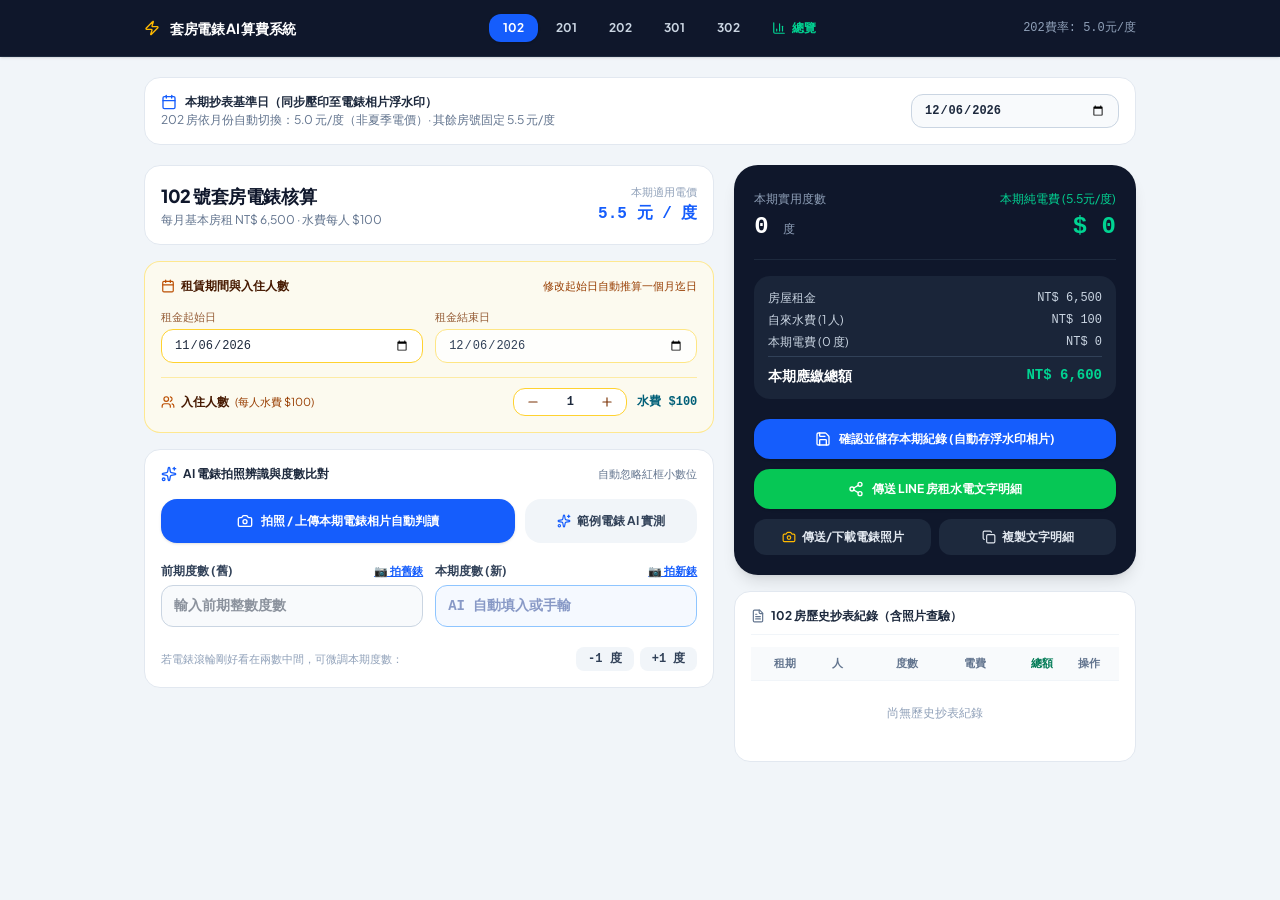
==== commit 209a76c4: "feat: add composite bill image export and AI prompts - Add `buildCompositeBillAndPhotoFile` to gener" ====
--- a/docs/index.html
+++ b/docs/index.html
@@ -12,11 +12,30 @@
     <link rel="preconnect" href="https://fonts.googleapis.com" />
     <link rel="preconnect" href="https://fonts.gstatic.com" crossorigin />
     <link href="https://fonts.googleapis.com/css2?family=JetBrains+Mono:wght@500;600;700&family=Plus+Jakarta+Sans:wght@400;500;600;700;800&display=swap" rel="stylesheet" />
-    <script type="module" crossorigin src="./assets/index-CwT1lfxe.js"></script>
-    <link rel="stylesheet" crossorigin href="./assets/index-BHZYNmpz.css">
+    <script type="module" crossorigin src="./assets/index-DuKek1jM.js"></script>
+    <link rel="stylesheet" crossorigin href="./assets/index-0bf78HaD.css">
   </head>
   <body class="bg-slate-50 text-slate-900 antialiased selection:bg-blue-600 selection:text-white">
     <div id="root"></div>
+    <script>
+      // 若發佈於 GitHub Pages 且未透過 GitHub Actions 編譯（直接讀取 main 分支根目錄），自動載入預編譯靜態檔，避免空白畫面
+      window.addEventListener('DOMContentLoaded', function () {
+        setTimeout(function () {
+          var root = document.getElementById('root');
+          if (root && root.children.length === 0) {
+            var css = document.createElement('link');
+            css.rel = 'stylesheet';
+            css.href = './public/gh-pages/app.css';
+            document.head.appendChild(css);
+
+            var script = document.createElement('script');
+            script.type = 'module';
+            script.src = './public/gh-pages/app.js';
+            document.body.appendChild(script);
+          }
+        }, 350);
+      });
+    </script>
   </body>
 </html>
 
--- a/docs/assets/index-0bf78HaD.css
+++ b/docs/assets/index-0bf78HaD.css
@@ -0,0 +1,2 @@
+/*! tailwindcss v4.3.3 | MIT License | https://tailwindcss.com */
+@layer properties{@supports (((-webkit-hyphens:none)) and (not (margin-trim:inline))) or ((-moz-orient:inline) and (not (color:rgb(from red r g b)))){*,:before,:after,::backdrop{--tw-translate-x:0;--tw-translate-y:0;--tw-translate-z:0;--tw-rotate-x:initial;--tw-rotate-y:initial;--tw-rotate-z:initial;--tw-skew-x:initial;--tw-skew-y:initial;--tw-space-y-reverse:0;--tw-space-x-reverse:0;--tw-divide-y-reverse:0;--tw-border-style:solid;--tw-gradient-position:initial;--tw-gradient-from:#0000;--tw-gradient-via:#0000;--tw-gradient-to:#0000;--tw-gradient-stops:initial;--tw-gradient-via-stops:initial;--tw-gradient-from-position:0%;--tw-gradient-via-position:50%;--tw-gradient-to-position:100%;--tw-leading:initial;--tw-font-weight:initial;--tw-tracking:initial;--tw-ordinal:initial;--tw-slashed-zero:initial;--tw-numeric-figure:initial;--tw-numeric-spacing:initial;--tw-numeric-fraction:initial;--tw-shadow:0 0 #0000;--tw-shadow-color:initial;--tw-shadow-alpha:100%;--tw-inset-shadow:0 0 #0000;--tw-inset-shadow-color:initial;--tw-inset-shadow-alpha:100%;--tw-ring-color:initial;--tw-ring-shadow:0 0 #0000;--tw-inset-ring-color:initial;--tw-inset-ring-shadow:0 0 #0000;--tw-ring-inset:initial;--tw-ring-offset-width:0px;--tw-ring-offset-color:#fff;--tw-ring-offset-shadow:0 0 #0000;--tw-blur:initial;--tw-brightness:initial;--tw-contrast:initial;--tw-grayscale:initial;--tw-hue-rotate:initial;--tw-invert:initial;--tw-opacity:initial;--tw-saturate:initial;--tw-sepia:initial;--tw-drop-shadow:initial;--tw-drop-shadow-color:initial;--tw-drop-shadow-alpha:100%;--tw-drop-shadow-size:initial;--tw-backdrop-blur:initial;--tw-backdrop-brightness:initial;--tw-backdrop-contrast:initial;--tw-backdrop-grayscale:initial;--tw-backdrop-hue-rotate:initial;--tw-backdrop-invert:initial;--tw-backdrop-opacity:initial;--tw-backdrop-saturate:initial;--tw-backdrop-sepia:initial;--tw-duration:initial;--tw-scale-x:1;--tw-scale-y:1;--tw-scale-z:1}}}@layer theme{:root,:host{--font-sans:-apple-system, BlinkMacSystemFont, "Segoe UI", Roboto, "Helvetica Neue", "Noto Sans", Arial, sans-serif, "Apple Color Emoji", "Segoe UI Emoji", "Segoe UI Symbol", "Noto Color Emoji";--font-mono:ui-monospace, SFMono-Regular, Menlo, Monaco, Consolas, "Liberation Mono", "Courier New", monospace;--color-red-500:oklch(63.7% .237 25.331);--color-red-600:oklch(57.7% .245 27.325);--color-red-700:oklch(50.5% .213 27.518);--color-amber-50:oklch(98.7% .022 95.277);--color-amber-100:oklch(96.2% .059 95.617);--color-amber-200:oklch(92.4% .12 95.746);--color-amber-300:oklch(87.9% .169 91.605);--color-amber-400:oklch(82.8% .189 84.429);--color-amber-500:oklch(76.9% .188 70.08);--color-amber-600:oklch(66.6% .179 58.318);--color-amber-700:oklch(55.5% .163 48.998);--color-amber-800:oklch(47.3% .137 46.201);--color-amber-900:oklch(41.4% .112 45.904);--color-amber-950:oklch(27.9% .077 45.635);--color-emerald-50:oklch(97.9% .021 166.113);--color-emerald-100:oklch(95% .052 163.051);--color-emerald-200:oklch(90.5% .093 164.15);--color-emerald-300:oklch(84.5% .143 164.978);--color-emerald-400:oklch(76.5% .177 163.223);--color-emerald-600:oklch(59.6% .145 163.225);--color-emerald-700:oklch(50.8% .118 165.612);--color-emerald-800:oklch(43.2% .095 166.913);--color-cyan-50:oklch(98.4% .019 200.873);--color-cyan-200:oklch(91.7% .08 205.041);--color-cyan-600:oklch(60.9% .126 221.723);--color-cyan-700:oklch(52% .105 223.128);--color-cyan-800:oklch(45% .085 224.283);--color-blue-50:oklch(97% .014 254.604);--color-blue-100:oklch(93.2% .032 255.585);--color-blue-200:oklch(88.2% .059 254.128);--color-blue-300:oklch(80.9% .105 251.813);--color-blue-400:oklch(70.7% .165 254.624);--color-blue-500:oklch(62.3% .214 259.815);--color-blue-600:oklch(54.6% .245 262.881);--color-blue-700:oklch(48.8% .243 264.376);--color-blue-800:oklch(42.4% .199 265.638);--color-blue-900:oklch(37.9% .146 265.522);--color-slate-50:oklch(98.4% .003 247.858);--color-slate-100:oklch(96.8% .007 247.896);--color-slate-200:oklch(92.9% .013 255.508);--color-slate-300:oklch(86.9% .022 252.894);--color-slate-400:oklch(70.4% .04 256.788);--color-slate-500:oklch(55.4% .046 257.417);--color-slate-600:oklch(44.6% .043 257.281);--color-slate-700:oklch(37.2% .044 257.287);--color-slate-800:oklch(27.9% .041 260.031);--color-slate-900:oklch(20.8% .042 265.755);--color-white:#fff;--spacing:.25rem;--container-xs:20rem;--container-sm:24rem;--container-md:28rem;--container-5xl:64rem;--text-xs:.75rem;--text-xs--line-height:calc(1 / .75);--text-sm:.875rem;--text-sm--line-height:calc(1.25 / .875);--text-base:1rem;--text-base--line-height:calc(1.5 / 1);--text-lg:1.125rem;--text-lg--line-height:calc(1.75 / 1.125);--text-xl:1.25rem;--text-xl--line-height:calc(1.75 / 1.25);--text-2xl:1.5rem;--text-2xl--line-height:calc(2 / 1.5);--text-3xl:1.875rem;--text-3xl--line-height:calc(2.25 / 1.875);--font-weight-normal:400;--font-weight-medium:500;--font-weight-semibold:600;--font-weight-bold:700;--font-weight-extrabold:800;--font-weight-black:900;--tracking-tight:-.025em;--leading-relaxed:1.625;--radius-lg:.5rem;--radius-xl:.75rem;--radius-2xl:1rem;--radius-3xl:1.5rem;--animate-spin:spin 1s linear infinite;--blur-sm:8px;--default-transition-duration:.15s;--default-transition-timing-function:cubic-bezier(.4, 0, .2, 1);--default-font-family:var(--font-sans);--default-mono-font-family:var(--font-mono)}}@layer base{*,:after,:before,::backdrop{box-sizing:border-box;border:0 solid;margin:0;padding:0}::file-selector-button{box-sizing:border-box;border:0 solid;margin:0;padding:0}html,:host{-webkit-text-size-adjust:100%;tab-size:4;line-height:1.5;font-family:var(--default-font-family,-apple-system, BlinkMacSystemFont, "Segoe UI", Roboto, "Helvetica Neue", "Noto Sans", Arial, sans-serif, "Apple Color Emoji", "Segoe UI Emoji", "Segoe UI Symbol", "Noto Color Emoji");font-feature-settings:var(--default-font-feature-settings,normal);font-variation-settings:var(--default-font-variation-settings,normal);-webkit-tap-highlight-color:transparent}hr{height:0;color:inherit;border-top-width:1px}abbr:where([title]){-webkit-text-decoration:underline dotted;text-decoration:underline dotted}h1,h2,h3,h4,h5,h6{font-size:inherit;font-weight:inherit}a{color:inherit;-webkit-text-decoration:inherit;-webkit-text-decoration:inherit;-webkit-text-decoration:inherit;-webkit-text-decoration:inherit;text-decoration:inherit}b,strong{font-weight:bolder}code,kbd,samp,pre{font-family:var(--default-mono-font-family,ui-monospace, SFMono-Regular, Menlo, Monaco, Consolas, "Liberation Mono", "Courier New", monospace);font-feature-settings:var(--default-mono-font-feature-settings,normal);font-variation-settings:var(--default-mono-font-variation-settings,normal);font-size:1em}small{font-size:80%}sub,sup{vertical-align:baseline;font-size:75%;line-height:0;position:relative}sub{bottom:-.25em}sup{top:-.5em}table{text-indent:0;border-color:inherit;border-collapse:collapse}:-moz-focusring:where(:not(iframe)){outline:auto}progress{vertical-align:baseline}summary{display:list-item}ol,ul,menu{list-style:none}img,svg,video,canvas,audio,iframe,embed,object{vertical-align:middle;display:block}img,video{max-width:100%;height:auto}button,input,select,optgroup,textarea{font:inherit;font-feature-settings:inherit;font-variation-settings:inherit;letter-spacing:inherit;color:inherit;opacity:1;background-color:#0000;border-radius:0}::file-selector-button{font:inherit;font-feature-settings:inherit;font-variation-settings:inherit;letter-spacing:inherit;color:inherit;opacity:1;background-color:#0000;border-radius:0}:where(select:is([multiple],[size])) optgroup{font-weight:bolder}:where(select:is([multiple],[size])) optgroup option{padding-inline-start:20px}::file-selector-button{margin-inline-end:4px}::placeholder{opacity:1}@supports (not ((-webkit-appearance:-apple-pay-button))) or (contain-intrinsic-size:1px){::placeholder{color:currentColor}@supports (color:color-mix(in lab, red, red)){::placeholder{color:color-mix(in oklab, currentcolor 50%, transparent)}}}textarea{resize:vertical}::-webkit-search-decoration{-webkit-appearance:none}::-webkit-date-and-time-value{min-height:1lh;text-align:inherit}::-webkit-datetime-edit{display:inline-flex}::-webkit-datetime-edit-fields-wrapper{padding:0}::-webkit-datetime-edit{padding-block:0}::-webkit-datetime-edit-year-field{padding-block:0}::-webkit-datetime-edit-month-field{padding-block:0}::-webkit-datetime-edit-day-field{padding-block:0}::-webkit-datetime-edit-hour-field{padding-block:0}::-webkit-datetime-edit-minute-field{padding-block:0}::-webkit-datetime-edit-second-field{padding-block:0}::-webkit-datetime-edit-millisecond-field{padding-block:0}::-webkit-datetime-edit-meridiem-field{padding-block:0}::-webkit-calendar-picker-indicator{line-height:1}:-moz-ui-invalid{box-shadow:none}button,input:where([type=button],[type=reset],[type=submit]){appearance:button}::file-selector-button{appearance:button}::-webkit-inner-spin-button{height:auto}::-webkit-outer-spin-button{height:auto}[hidden]:where(:not([hidden=until-found])){display:none!important}body{-webkit-tap-highlight-color:transparent;font-family:Plus Jakarta Sans,-apple-system,BlinkMacSystemFont,Microsoft JhengHei,sans-serif}.font-mono{font-variant-numeric:tabular-nums;font-family:JetBrains Mono,monospace}}@layer components;@layer utilities{.pointer-events-none{pointer-events:none}.visible{visibility:visible}.absolute{position:absolute}.fixed{position:fixed}.relative{position:relative}.static{position:static}.sticky{position:sticky}.inset-0{inset:0}.top-0{top:0}.bottom-6{bottom:calc(var(--spacing) * 6)}.left-1\/2{left:50%}.z-40{z-index:40}.z-50{z-index:50}.container{width:100%}@media (width>=40rem){.container{max-width:40rem}}@media (width>=48rem){.container{max-width:48rem}}@media (width>=64rem){.container{max-width:64rem}}@media (width>=80rem){.container{max-width:80rem}}@media (width>=96rem){.container{max-width:96rem}}.mx-auto{margin-inline:auto}.mt-0\.5{margin-top:calc(var(--spacing) * .5)}.mt-1{margin-top:var(--spacing)}.mr-1{margin-right:var(--spacing)}.mb-0\.5{margin-bottom:calc(var(--spacing) * .5)}.mb-1{margin-bottom:var(--spacing)}.mb-1\.5{margin-bottom:calc(var(--spacing) * 1.5)}.mb-2{margin-bottom:calc(var(--spacing) * 2)}.mb-3{margin-bottom:calc(var(--spacing) * 3)}.block{display:block}.contents{display:contents}.flex{display:flex}.grid{display:grid}.hidden{display:none}.inline{display:inline}.inline-block{display:inline-block}.table{display:table}.h-3{height:calc(var(--spacing) * 3)}.h-3\.5{height:calc(var(--spacing) * 3.5)}.h-4{height:calc(var(--spacing) * 4)}.h-5{height:calc(var(--spacing) * 5)}.h-6{height:calc(var(--spacing) * 6)}.h-10{height:calc(var(--spacing) * 10)}.h-14{height:calc(var(--spacing) * 14)}.h-16{height:calc(var(--spacing) * 16)}.h-20{height:calc(var(--spacing) * 20)}.max-h-\[340px\]{max-height:340px}.max-h-\[360px\]{max-height:360px}.max-h-\[390px\]{max-height:390px}.max-h-\[420px\]{max-height:420px}.min-h-\[220px\]{min-height:220px}.min-h-\[240px\]{min-height:240px}.min-h-screen{min-height:100vh}.w-3{width:calc(var(--spacing) * 3)}.w-3\.5{width:calc(var(--spacing) * 3.5)}.w-4{width:calc(var(--spacing) * 4)}.w-5{width:calc(var(--spacing) * 5)}.w-6{width:calc(var(--spacing) * 6)}.w-8{width:calc(var(--spacing) * 8)}.w-9{width:calc(var(--spacing) * 9)}.w-10{width:calc(var(--spacing) * 10)}.w-12{width:calc(var(--spacing) * 12)}.w-16{width:calc(var(--spacing) * 16)}.w-20{width:calc(var(--spacing) * 20)}.w-full{width:100%}.max-w-5xl{max-width:var(--container-5xl)}.max-w-full{max-width:100%}.max-w-md{max-width:var(--container-md)}.max-w-sm{max-width:var(--container-sm)}.max-w-xs{max-width:var(--container-xs)}.min-w-0{min-width:0}.min-w-\[300px\]{min-width:300px}.min-w-\[420px\]{min-width:420px}.min-w-\[480px\]{min-width:480px}.flex-1{flex:1}.shrink-0{flex-shrink:0}.border-collapse{border-collapse:collapse}.-translate-x-1\/2{--tw-translate-x:calc(calc(1 / 2 * 100%) * -1);translate:var(--tw-translate-x) var(--tw-translate-y)}.translate-y-0{--tw-translate-y:0px;translate:var(--tw-translate-x) var(--tw-translate-y)}.translate-y-3{--tw-translate-y:calc(var(--spacing) * 3);translate:var(--tw-translate-x) var(--tw-translate-y)}.transform{transform:var(--tw-rotate-x,) var(--tw-rotate-y,) var(--tw-rotate-z,) var(--tw-skew-x,) var(--tw-skew-y,)}.animate-spin{animation:var(--animate-spin)}.cursor-pointer{cursor:pointer}.resize{resize:both}.scrollbar-none{scrollbar-width:none}.grid-cols-1{grid-template-columns:repeat(1,minmax(0,1fr))}.grid-cols-2{grid-template-columns:repeat(2,minmax(0,1fr))}.grid-cols-3{grid-template-columns:repeat(3,minmax(0,1fr))}.flex-col{flex-direction:column}.items-center{align-items:center}.items-end{align-items:flex-end}.items-start{align-items:flex-start}.items-stretch{align-items:stretch}.justify-between{justify-content:space-between}.justify-center{justify-content:center}.justify-end{justify-content:flex-end}.gap-1{gap:var(--spacing)}.gap-1\.5{gap:calc(var(--spacing) * 1.5)}.gap-2{gap:calc(var(--spacing) * 2)}.gap-2\.5{gap:calc(var(--spacing) * 2.5)}.gap-3{gap:calc(var(--spacing) * 3)}.gap-3\.5{gap:calc(var(--spacing) * 3.5)}.gap-4{gap:calc(var(--spacing) * 4)}.gap-5{gap:calc(var(--spacing) * 5)}:where(.space-y-0\.5>:not(:last-child)){--tw-space-y-reverse:0;margin-block-start:calc(calc(var(--spacing) * .5) * var(--tw-space-y-reverse));margin-block-end:calc(calc(var(--spacing) * .5) * calc(1 - var(--tw-space-y-reverse)))}:where(.space-y-1>:not(:last-child)){--tw-space-y-reverse:0;margin-block-start:calc(var(--spacing) * var(--tw-space-y-reverse));margin-block-end:calc(var(--spacing) * calc(1 - var(--tw-space-y-reverse)))}:where(.space-y-1\.5>:not(:last-child)){--tw-space-y-reverse:0;margin-block-start:calc(calc(var(--spacing) * 1.5) * var(--tw-space-y-reverse));margin-block-end:calc(calc(var(--spacing) * 1.5) * calc(1 - var(--tw-space-y-reverse)))}:where(.space-y-2>:not(:last-child)){--tw-space-y-reverse:0;margin-block-start:calc(calc(var(--spacing) * 2) * var(--tw-space-y-reverse));margin-block-end:calc(calc(var(--spacing) * 2) * calc(1 - var(--tw-space-y-reverse)))}:where(.space-y-2\.5>:not(:last-child)){--tw-space-y-reverse:0;margin-block-start:calc(calc(var(--spacing) * 2.5) * var(--tw-space-y-reverse));margin-block-end:calc(calc(var(--spacing) * 2.5) * calc(1 - var(--tw-space-y-reverse)))}:where(.space-y-3>:not(:last-child)){--tw-space-y-reverse:0;margin-block-start:calc(calc(var(--spacing) * 3) * var(--tw-space-y-reverse));margin-block-end:calc(calc(var(--spacing) * 3) * calc(1 - var(--tw-space-y-reverse)))}:where(.space-y-3\.5>:not(:last-child)){--tw-space-y-reverse:0;margin-block-start:calc(calc(var(--spacing) * 3.5) * var(--tw-space-y-reverse));margin-block-end:calc(calc(var(--spacing) * 3.5) * calc(1 - var(--tw-space-y-reverse)))}:where(.space-y-4>:not(:last-child)){--tw-space-y-reverse:0;margin-block-start:calc(calc(var(--spacing) * 4) * var(--tw-space-y-reverse));margin-block-end:calc(calc(var(--spacing) * 4) * calc(1 - var(--tw-space-y-reverse)))}:where(.space-y-5>:not(:last-child)){--tw-space-y-reverse:0;margin-block-start:calc(calc(var(--spacing) * 5) * var(--tw-space-y-reverse));margin-block-end:calc(calc(var(--spacing) * 5) * calc(1 - var(--tw-space-y-reverse)))}:where(.space-x-1>:not(:last-child)){--tw-space-x-reverse:0;margin-inline-start:calc(var(--spacing) * var(--tw-space-x-reverse));margin-inline-end:calc(var(--spacing) * calc(1 - var(--tw-space-x-reverse)))}:where(.divide-y>:not(:last-child)){--tw-divide-y-reverse:0;border-bottom-style:var(--tw-border-style);border-top-style:var(--tw-border-style);border-top-width:calc(1px * var(--tw-divide-y-reverse));border-bottom-width:calc(1px * calc(1 - var(--tw-divide-y-reverse)))}:where(.divide-slate-100>:not(:last-child)){border-color:var(--color-slate-100)}.truncate{text-overflow:ellipsis;white-space:nowrap;overflow:hidden}.overflow-hidden{overflow:hidden}.overflow-x-auto{overflow-x:auto}.rounded{border-radius:.25rem}.rounded-2xl{border-radius:var(--radius-2xl)}.rounded-3xl{border-radius:var(--radius-3xl)}.rounded-full{border-radius:2147483647px}.rounded-lg{border-radius:var(--radius-lg)}.rounded-xl{border-radius:var(--radius-xl)}.rounded-t-2xl{border-top-left-radius:var(--radius-2xl);border-top-right-radius:var(--radius-2xl)}.rounded-b-2xl{border-bottom-right-radius:var(--radius-2xl);border-bottom-left-radius:var(--radius-2xl)}.rounded-br-xl{border-bottom-right-radius:var(--radius-xl)}.border{border-style:var(--tw-border-style);border-width:1px}.border-t{border-top-style:var(--tw-border-style);border-top-width:1px}.border-t-2{border-top-style:var(--tw-border-style);border-top-width:2px}.border-b{border-bottom-style:var(--tw-border-style);border-bottom-width:1px}.border-none{--tw-border-style:none;border-style:none}.border-amber-200{border-color:var(--color-amber-200)}.border-amber-200\/60{border-color:#fee68599}@supports (color:color-mix(in lab, red, red)){.border-amber-200\/60{border-color:color-mix(in oklab, var(--color-amber-200) 60%, transparent)}}.border-amber-200\/70{border-color:#fee685b3}@supports (color:color-mix(in lab, red, red)){.border-amber-200\/70{border-color:color-mix(in oklab, var(--color-amber-200) 70%, transparent)}}.border-amber-200\/80{border-color:#fee685cc}@supports (color:color-mix(in lab, red, red)){.border-amber-200\/80{border-color:color-mix(in oklab, var(--color-amber-200) 80%, transparent)}}.border-amber-200\/90{border-color:#fee685e6}@supports (color:color-mix(in lab, red, red)){.border-amber-200\/90{border-color:color-mix(in oklab, var(--color-amber-200) 90%, transparent)}}.border-amber-300{border-color:var(--color-amber-300)}.border-blue-100{border-color:var(--color-blue-100)}.border-blue-200{border-color:var(--color-blue-200)}.border-blue-300{border-color:var(--color-blue-300)}.border-cyan-200{border-color:var(--color-cyan-200)}.border-emerald-200{border-color:var(--color-emerald-200)}.border-slate-50{border-color:var(--color-slate-50)}.border-slate-100{border-color:var(--color-slate-100)}.border-slate-200{border-color:var(--color-slate-200)}.border-slate-200\/80{border-color:#e2e8f0cc}@supports (color:color-mix(in lab, red, red)){.border-slate-200\/80{border-color:color-mix(in oklab, var(--color-slate-200) 80%, transparent)}}.border-slate-300{border-color:var(--color-slate-300)}.border-slate-700{border-color:var(--color-slate-700)}.border-slate-700\/80{border-color:#314158cc}@supports (color:color-mix(in lab, red, red)){.border-slate-700\/80{border-color:color-mix(in oklab, var(--color-slate-700) 80%, transparent)}}.border-slate-800{border-color:var(--color-slate-800)}.bg-\[\#06c755\]{background-color:#06c755}.bg-amber-50{background-color:var(--color-amber-50)}.bg-amber-50\/60{background-color:#fffbeb99}@supports (color:color-mix(in lab, red, red)){.bg-amber-50\/60{background-color:color-mix(in oklab, var(--color-amber-50) 60%, transparent)}}.bg-amber-50\/70{background-color:#fffbebb3}@supports (color:color-mix(in lab, red, red)){.bg-amber-50\/70{background-color:color-mix(in oklab, var(--color-amber-50) 70%, transparent)}}.bg-amber-100{background-color:var(--color-amber-100)}.bg-amber-100\/50{background-color:#fef3c680}@supports (color:color-mix(in lab, red, red)){.bg-amber-100\/50{background-color:color-mix(in oklab, var(--color-amber-100) 50%, transparent)}}.bg-blue-50{background-color:var(--color-blue-50)}.bg-blue-50\/60{background-color:#eff6ff99}@supports (color:color-mix(in lab, red, red)){.bg-blue-50\/60{background-color:color-mix(in oklab, var(--color-blue-50) 60%, transparent)}}.bg-blue-600{background-color:var(--color-blue-600)}.bg-cyan-50{background-color:var(--color-cyan-50)}.bg-emerald-50{background-color:var(--color-emerald-50)}.bg-emerald-50\/30{background-color:#ecfdf54d}@supports (color:color-mix(in lab, red, red)){.bg-emerald-50\/30{background-color:color-mix(in oklab, var(--color-emerald-50) 30%, transparent)}}.bg-emerald-100\/50{background-color:#d0fae580}@supports (color:color-mix(in lab, red, red)){.bg-emerald-100\/50{background-color:color-mix(in oklab, var(--color-emerald-100) 50%, transparent)}}.bg-emerald-100\/60{background-color:#d0fae599}@supports (color:color-mix(in lab, red, red)){.bg-emerald-100\/60{background-color:color-mix(in oklab, var(--color-emerald-100) 60%, transparent)}}.bg-emerald-600{background-color:var(--color-emerald-600)}.bg-red-600{background-color:var(--color-red-600)}.bg-slate-50{background-color:var(--color-slate-50)}.bg-slate-50\/50{background-color:#f8fafc80}@supports (color:color-mix(in lab, red, red)){.bg-slate-50\/50{background-color:color-mix(in oklab, var(--color-slate-50) 50%, transparent)}}.bg-slate-50\/60{background-color:#f8fafc99}@supports (color:color-mix(in lab, red, red)){.bg-slate-50\/60{background-color:color-mix(in oklab, var(--color-slate-50) 60%, transparent)}}.bg-slate-50\/80{background-color:#f8fafccc}@supports (color:color-mix(in lab, red, red)){.bg-slate-50\/80{background-color:color-mix(in oklab, var(--color-slate-50) 80%, transparent)}}.bg-slate-100{background-color:var(--color-slate-100)}.bg-slate-700{background-color:var(--color-slate-700)}.bg-slate-800{background-color:var(--color-slate-800)}.bg-slate-800\/50{background-color:#1d293d80}@supports (color:color-mix(in lab, red, red)){.bg-slate-800\/50{background-color:color-mix(in oklab, var(--color-slate-800) 50%, transparent)}}.bg-slate-800\/80{background-color:#1d293dcc}@supports (color:color-mix(in lab, red, red)){.bg-slate-800\/80{background-color:color-mix(in oklab, var(--color-slate-800) 80%, transparent)}}.bg-slate-900{background-color:var(--color-slate-900)}.bg-slate-900\/40{background-color:#0f172b66}@supports (color:color-mix(in lab, red, red)){.bg-slate-900\/40{background-color:color-mix(in oklab, var(--color-slate-900) 40%, transparent)}}.bg-slate-900\/60{background-color:#0f172b99}@supports (color:color-mix(in lab, red, red)){.bg-slate-900\/60{background-color:color-mix(in oklab, var(--color-slate-900) 60%, transparent)}}.bg-slate-900\/80{background-color:#0f172bcc}@supports (color:color-mix(in lab, red, red)){.bg-slate-900\/80{background-color:color-mix(in oklab, var(--color-slate-900) 80%, transparent)}}.bg-slate-900\/90{background-color:#0f172be6}@supports (color:color-mix(in lab, red, red)){.bg-slate-900\/90{background-color:color-mix(in oklab, var(--color-slate-900) 90%, transparent)}}.bg-slate-900\/95{background-color:#0f172bf2}@supports (color:color-mix(in lab, red, red)){.bg-slate-900\/95{background-color:color-mix(in oklab, var(--color-slate-900) 95%, transparent)}}.bg-white{background-color:var(--color-white)}.bg-white\/20{background-color:#fff3}@supports (color:color-mix(in lab, red, red)){.bg-white\/20{background-color:color-mix(in oklab, var(--color-white) 20%, transparent)}}.bg-white\/80{background-color:#fffc}@supports (color:color-mix(in lab, red, red)){.bg-white\/80{background-color:color-mix(in oklab, var(--color-white) 80%, transparent)}}.bg-gradient-to-br{--tw-gradient-position:to bottom right in oklab;background-image:linear-gradient(var(--tw-gradient-stops))}.bg-gradient-to-r{--tw-gradient-position:to right in oklab;background-image:linear-gradient(var(--tw-gradient-stops))}.from-slate-800{--tw-gradient-from:var(--color-slate-800);--tw-gradient-stops:var(--tw-gradient-via-stops,var(--tw-gradient-position), var(--tw-gradient-from) var(--tw-gradient-from-position), var(--tw-gradient-to) var(--tw-gradient-to-position))}.from-slate-900{--tw-gradient-from:var(--color-slate-900);--tw-gradient-stops:var(--tw-gradient-via-stops,var(--tw-gradient-position), var(--tw-gradient-from) var(--tw-gradient-from-position), var(--tw-gradient-to) var(--tw-gradient-to-position))}.to-slate-800{--tw-gradient-to:var(--color-slate-800);--tw-gradient-stops:var(--tw-gradient-via-stops,var(--tw-gradient-position), var(--tw-gradient-from) var(--tw-gradient-from-position), var(--tw-gradient-to) var(--tw-gradient-to-position))}.to-slate-900{--tw-gradient-to:var(--color-slate-900);--tw-gradient-stops:var(--tw-gradient-via-stops,var(--tw-gradient-position), var(--tw-gradient-from) var(--tw-gradient-from-position), var(--tw-gradient-to) var(--tw-gradient-to-position))}.object-contain{object-fit:contain}.object-cover{object-fit:cover}.p-0{padding:0}.p-1{padding:var(--spacing)}.p-1\.5{padding:calc(var(--spacing) * 1.5)}.p-2{padding:calc(var(--spacing) * 2)}.p-3{padding:calc(var(--spacing) * 3)}.p-3\.5{padding:calc(var(--spacing) * 3.5)}.p-4{padding:calc(var(--spacing) * 4)}.p-5{padding:calc(var(--spacing) * 5)}.px-1{padding-inline:var(--spacing)}.px-1\.5{padding-inline:calc(var(--spacing) * 1.5)}.px-2{padding-inline:calc(var(--spacing) * 2)}.px-2\.5{padding-inline:calc(var(--spacing) * 2.5)}.px-3{padding-inline:calc(var(--spacing) * 3)}.px-3\.5{padding-inline:calc(var(--spacing) * 3.5)}.px-4{padding-inline:calc(var(--spacing) * 4)}.py-0\.5{padding-block:calc(var(--spacing) * .5)}.py-1{padding-block:var(--spacing)}.py-1\.5{padding-block:calc(var(--spacing) * 1.5)}.py-2{padding-block:calc(var(--spacing) * 2)}.py-2\.5{padding-block:calc(var(--spacing) * 2.5)}.py-3{padding-block:calc(var(--spacing) * 3)}.py-3\.5{padding-block:calc(var(--spacing) * 3.5)}.py-4{padding-block:calc(var(--spacing) * 4)}.py-6{padding-block:calc(var(--spacing) * 6)}.pt-0\.5{padding-top:calc(var(--spacing) * .5)}.pt-1{padding-top:var(--spacing)}.pt-2{padding-top:calc(var(--spacing) * 2)}.pt-2\.5{padding-top:calc(var(--spacing) * 2.5)}.pt-4{padding-top:calc(var(--spacing) * 4)}.pt-5{padding-top:calc(var(--spacing) * 5)}.pb-2{padding-bottom:calc(var(--spacing) * 2)}.pb-2\.5{padding-bottom:calc(var(--spacing) * 2.5)}.pb-3{padding-bottom:calc(var(--spacing) * 3)}.pb-4{padding-bottom:calc(var(--spacing) * 4)}.pb-16{padding-bottom:calc(var(--spacing) * 16)}.text-center{text-align:center}.text-left{text-align:left}.text-right{text-align:right}.font-mono{font-family:var(--font-mono)}.text-2xl{font-size:var(--text-2xl);line-height:var(--tw-leading,var(--text-2xl--line-height))}.text-3xl{font-size:var(--text-3xl);line-height:var(--tw-leading,var(--text-3xl--line-height))}.text-base{font-size:var(--text-base);line-height:var(--tw-leading,var(--text-base--line-height))}.text-lg{font-size:var(--text-lg);line-height:var(--tw-leading,var(--text-lg--line-height))}.text-sm{font-size:var(--text-sm);line-height:var(--tw-leading,var(--text-sm--line-height))}.text-xl{font-size:var(--text-xl);line-height:var(--tw-leading,var(--text-xl--line-height))}.text-xs{font-size:var(--text-xs);line-height:var(--tw-leading,var(--text-xs--line-height))}.text-\[10px\]{font-size:10px}.text-\[11px\]{font-size:11px}.text-\[12px\]{font-size:12px}.leading-none{--tw-leading:1;line-height:1}.leading-relaxed{--tw-leading:var(--leading-relaxed);line-height:var(--leading-relaxed)}.font-black{--tw-font-weight:var(--font-weight-black);font-weight:var(--font-weight-black)}.font-bold{--tw-font-weight:var(--font-weight-bold);font-weight:var(--font-weight-bold)}.font-extrabold{--tw-font-weight:var(--font-weight-extrabold);font-weight:var(--font-weight-extrabold)}.font-medium{--tw-font-weight:var(--font-weight-medium);font-weight:var(--font-weight-medium)}.font-normal{--tw-font-weight:var(--font-weight-normal);font-weight:var(--font-weight-normal)}.font-semibold{--tw-font-weight:var(--font-weight-semibold);font-weight:var(--font-weight-semibold)}.tracking-tight{--tw-tracking:var(--tracking-tight);letter-spacing:var(--tracking-tight)}.whitespace-nowrap{white-space:nowrap}.text-amber-400{color:var(--color-amber-400)}.text-amber-500{color:var(--color-amber-500)}.text-amber-600{color:var(--color-amber-600)}.text-amber-700{color:var(--color-amber-700)}.text-amber-700\/80{color:#b75000cc}@supports (color:color-mix(in lab, red, red)){.text-amber-700\/80{color:color-mix(in oklab, var(--color-amber-700) 80%, transparent)}}.text-amber-800{color:var(--color-amber-800)}.text-amber-900{color:var(--color-amber-900)}.text-amber-900\/80{color:#7b3306cc}@supports (color:color-mix(in lab, red, red)){.text-amber-900\/80{color:color-mix(in oklab, var(--color-amber-900) 80%, transparent)}}.text-amber-950{color:var(--color-amber-950)}.text-blue-400{color:var(--color-blue-400)}.text-blue-600{color:var(--color-blue-600)}.text-blue-700{color:var(--color-blue-700)}.text-blue-800{color:var(--color-blue-800)}.text-blue-900{color:var(--color-blue-900)}.text-cyan-600{color:var(--color-cyan-600)}.text-cyan-700{color:var(--color-cyan-700)}.text-cyan-800{color:var(--color-cyan-800)}.text-emerald-300{color:var(--color-emerald-300)}.text-emerald-400{color:var(--color-emerald-400)}.text-emerald-600{color:var(--color-emerald-600)}.text-emerald-700{color:var(--color-emerald-700)}.text-emerald-800{color:var(--color-emerald-800)}.text-red-500{color:var(--color-red-500)}.text-red-600{color:var(--color-red-600)}.text-slate-200{color:var(--color-slate-200)}.text-slate-300{color:var(--color-slate-300)}.text-slate-400{color:var(--color-slate-400)}.text-slate-500{color:var(--color-slate-500)}.text-slate-600{color:var(--color-slate-600)}.text-slate-700{color:var(--color-slate-700)}.text-slate-800{color:var(--color-slate-800)}.text-slate-900{color:var(--color-slate-900)}.text-white{color:var(--color-white)}.lowercase{text-transform:lowercase}.uppercase{text-transform:uppercase}.italic{font-style:italic}.tabular-nums{--tw-numeric-spacing:tabular-nums;font-variant-numeric:var(--tw-ordinal,) var(--tw-slashed-zero,) var(--tw-numeric-figure,) var(--tw-numeric-spacing,) var(--tw-numeric-fraction,)}.underline{text-decoration-line:underline}.antialiased{-webkit-font-smoothing:antialiased;-moz-osx-font-smoothing:grayscale}.opacity-0{opacity:0}.opacity-100{opacity:1}.shadow{--tw-shadow:0 1px 3px 0 var(--tw-shadow-color,#0000001a), 0 1px 2px -1px var(--tw-shadow-color,#0000001a);box-shadow:var(--tw-inset-shadow), var(--tw-inset-ring-shadow), var(--tw-ring-offset-shadow), var(--tw-ring-shadow), var(--tw-shadow)}.shadow-2xl{--tw-shadow:0 25px 50px -12px var(--tw-shadow-color,#00000040);box-shadow:var(--tw-inset-shadow), var(--tw-inset-ring-shadow), var(--tw-ring-offset-shadow), var(--tw-ring-shadow), var(--tw-shadow)}.shadow-inner{--tw-shadow:inset 0 2px 4px 0 var(--tw-shadow-color,#0000000d);box-shadow:var(--tw-inset-shadow), var(--tw-inset-ring-shadow), var(--tw-ring-offset-shadow), var(--tw-ring-shadow), var(--tw-shadow)}.shadow-lg{--tw-shadow:0 10px 15px -3px var(--tw-shadow-color,#0000001a), 0 4px 6px -4px var(--tw-shadow-color,#0000001a);box-shadow:var(--tw-inset-shadow), var(--tw-inset-ring-shadow), var(--tw-ring-offset-shadow), var(--tw-ring-shadow), var(--tw-shadow)}.shadow-md{--tw-shadow:0 4px 6px -1px var(--tw-shadow-color,#0000001a), 0 2px 4px -2px var(--tw-shadow-color,#0000001a);box-shadow:var(--tw-inset-shadow), var(--tw-inset-ring-shadow), var(--tw-ring-offset-shadow), var(--tw-ring-shadow), var(--tw-shadow)}.shadow-sm{--tw-shadow:0 1px 3px 0 var(--tw-shadow-color,#0000001a), 0 1px 2px -1px var(--tw-shadow-color,#0000001a);box-shadow:var(--tw-inset-shadow), var(--tw-inset-ring-shadow), var(--tw-ring-offset-shadow), var(--tw-ring-shadow), var(--tw-shadow)}.shadow-xl{--tw-shadow:0 20px 25px -5px var(--tw-shadow-color,#0000001a), 0 8px 10px -6px var(--tw-shadow-color,#0000001a);box-shadow:var(--tw-inset-shadow), var(--tw-inset-ring-shadow), var(--tw-ring-offset-shadow), var(--tw-ring-shadow), var(--tw-shadow)}.shadow-blue-500\/20{--tw-shadow-color:#3080ff33}@supports (color:color-mix(in lab, red, red)){.shadow-blue-500\/20{--tw-shadow-color:color-mix(in oklab, color-mix(in oklab, var(--color-blue-500) 20%, transparent) var(--tw-shadow-alpha), transparent)}}.blur{--tw-blur:blur(8px);filter:var(--tw-blur,) var(--tw-brightness,) var(--tw-contrast,) var(--tw-grayscale,) var(--tw-hue-rotate,) var(--tw-invert,) var(--tw-saturate,) var(--tw-sepia,) var(--tw-drop-shadow,)}.filter{filter:var(--tw-blur,) var(--tw-brightness,) var(--tw-contrast,) var(--tw-grayscale,) var(--tw-hue-rotate,) var(--tw-invert,) var(--tw-saturate,) var(--tw-sepia,) var(--tw-drop-shadow,)}.filter\!{filter:var(--tw-blur,) var(--tw-brightness,) var(--tw-contrast,) var(--tw-grayscale,) var(--tw-hue-rotate,) var(--tw-invert,) var(--tw-saturate,) var(--tw-sepia,) var(--tw-drop-shadow,)!important}.backdrop-blur{--tw-backdrop-blur:blur(8px);-webkit-backdrop-filter:var(--tw-backdrop-blur,) var(--tw-backdrop-brightness,) var(--tw-backdrop-contrast,) var(--tw-backdrop-grayscale,) var(--tw-backdrop-hue-rotate,) var(--tw-backdrop-invert,) var(--tw-backdrop-opacity,) var(--tw-backdrop-saturate,) var(--tw-backdrop-sepia,);backdrop-filter:var(--tw-backdrop-blur,) var(--tw-backdrop-brightness,) var(--tw-backdrop-contrast,) var(--tw-backdrop-grayscale,) var(--tw-backdrop-hue-rotate,) var(--tw-backdrop-invert,) var(--tw-backdrop-opacity,) var(--tw-backdrop-saturate,) var(--tw-backdrop-sepia,)}.backdrop-blur-sm{--tw-backdrop-blur:blur(var(--blur-sm));-webkit-backdrop-filter:var(--tw-backdrop-blur,) var(--tw-backdrop-brightness,) var(--tw-backdrop-contrast,) var(--tw-backdrop-grayscale,) var(--tw-backdrop-hue-rotate,) var(--tw-backdrop-invert,) var(--tw-backdrop-opacity,) var(--tw-backdrop-saturate,) var(--tw-backdrop-sepia,);backdrop-filter:var(--tw-backdrop-blur,) var(--tw-backdrop-brightness,) var(--tw-backdrop-contrast,) var(--tw-backdrop-grayscale,) var(--tw-backdrop-hue-rotate,) var(--tw-backdrop-invert,) var(--tw-backdrop-opacity,) var(--tw-backdrop-saturate,) var(--tw-backdrop-sepia,)}.transition{transition-property:color,background-color,border-color,outline-color,text-decoration-color,fill,stroke,--tw-gradient-from,--tw-gradient-via,--tw-gradient-to,opacity,box-shadow,transform,translate,scale,rotate,filter,-webkit-backdrop-filter,backdrop-filter,display,content-visibility,overlay,pointer-events;transition-timing-function:var(--tw-ease,var(--default-transition-timing-function));transition-duration:var(--tw-duration,var(--default-transition-duration))}.transition-all{transition-property:all;transition-timing-function:var(--tw-ease,var(--default-transition-timing-function));transition-duration:var(--tw-duration,var(--default-transition-duration))}.duration-150{--tw-duration:.15s;transition-duration:.15s}.duration-200{--tw-duration:.2s;transition-duration:.2s}.duration-300{--tw-duration:.3s;transition-duration:.3s}@media (hover:hover){.group-hover\:opacity-100:is(:where(.group):hover *){opacity:1}}.selection\:bg-blue-500 ::selection{background-color:var(--color-blue-500)}.selection\:bg-blue-500::selection{background-color:var(--color-blue-500)}.selection\:bg-blue-600 ::selection{background-color:var(--color-blue-600)}.selection\:bg-blue-600::selection{background-color:var(--color-blue-600)}.selection\:text-white ::selection{color:var(--color-white)}.selection\:text-white::selection{color:var(--color-white)}.even\:bg-slate-50\/50:nth-child(2n){background-color:#f8fafc80}@supports (color:color-mix(in lab, red, red)){.even\:bg-slate-50\/50:nth-child(2n){background-color:color-mix(in oklab, var(--color-slate-50) 50%, transparent)}}@media (hover:hover){.hover\:bg-\[\#05b34c\]:hover{background-color:#05b34c}.hover\:bg-amber-100:hover{background-color:var(--color-amber-100)}.hover\:bg-blue-50\/40:hover{background-color:#eff6ff66}@supports (color:color-mix(in lab, red, red)){.hover\:bg-blue-50\/40:hover{background-color:color-mix(in oklab, var(--color-blue-50) 40%, transparent)}}.hover\:bg-blue-100:hover{background-color:var(--color-blue-100)}.hover\:bg-blue-500:hover{background-color:var(--color-blue-500)}.hover\:bg-blue-700:hover{background-color:var(--color-blue-700)}.hover\:bg-emerald-100:hover{background-color:var(--color-emerald-100)}.hover\:bg-red-700:hover{background-color:var(--color-red-700)}.hover\:bg-slate-50:hover{background-color:var(--color-slate-50)}.hover\:bg-slate-50\/60:hover{background-color:#f8fafc99}@supports (color:color-mix(in lab, red, red)){.hover\:bg-slate-50\/60:hover{background-color:color-mix(in oklab, var(--color-slate-50) 60%, transparent)}}.hover\:bg-slate-200:hover{background-color:var(--color-slate-200)}.hover\:bg-slate-600:hover{background-color:var(--color-slate-600)}.hover\:bg-slate-700:hover{background-color:var(--color-slate-700)}.hover\:bg-slate-800:hover{background-color:var(--color-slate-800)}.hover\:text-blue-800:hover{color:var(--color-blue-800)}.hover\:text-emerald-300:hover{color:var(--color-emerald-300)}.hover\:text-red-500:hover{color:var(--color-red-500)}.hover\:text-red-600:hover{color:var(--color-red-600)}.hover\:text-red-700:hover{color:var(--color-red-700)}.hover\:text-slate-600:hover{color:var(--color-slate-600)}.hover\:text-slate-700:hover{color:var(--color-slate-700)}.hover\:text-white:hover{color:var(--color-white)}}.focus\:ring-0:focus{--tw-ring-shadow:var(--tw-ring-inset,) 0 0 0 calc(0px + var(--tw-ring-offset-width)) var(--tw-ring-color,currentcolor);box-shadow:var(--tw-inset-shadow), var(--tw-inset-ring-shadow), var(--tw-ring-offset-shadow), var(--tw-ring-shadow), var(--tw-shadow)}.focus\:ring-2:focus{--tw-ring-shadow:var(--tw-ring-inset,) 0 0 0 calc(2px + var(--tw-ring-offset-width)) var(--tw-ring-color,currentcolor);box-shadow:var(--tw-inset-shadow), var(--tw-inset-ring-shadow), var(--tw-ring-offset-shadow), var(--tw-ring-shadow), var(--tw-shadow)}.focus\:ring-amber-500:focus{--tw-ring-color:var(--color-amber-500)}.focus\:ring-blue-500:focus{--tw-ring-color:var(--color-blue-500)}.focus\:ring-blue-600:focus{--tw-ring-color:var(--color-blue-600)}.focus\:outline-none:focus{--tw-outline-style:none;outline-style:none}.active\:scale-95:active{--tw-scale-x:95%;--tw-scale-y:95%;--tw-scale-z:95%;scale:var(--tw-scale-x) var(--tw-scale-y)}.active\:scale-\[0\.99\]:active{scale:.99}.active\:bg-amber-200:active{background-color:var(--color-amber-200)}.disabled\:opacity-60:disabled{opacity:.6}@media (width>=40rem){.sm\:col-span-2{grid-column:span 2/span 2}.sm\:inline{display:inline}.sm\:w-52{width:calc(var(--spacing) * 52)}.sm\:flex-initial{flex:0 auto}.sm\:grid-cols-3{grid-template-columns:repeat(3,minmax(0,1fr))}.sm\:flex-row{flex-direction:row}.sm\:items-center{align-items:center}.sm\:justify-between{justify-content:space-between}.sm\:p-2{padding:calc(var(--spacing) * 2)}.sm\:p-4{padding:calc(var(--spacing) * 4)}.sm\:text-xs{font-size:var(--text-xs);line-height:var(--tw-leading,var(--text-xs--line-height))}.sm\:text-\[11px\]{font-size:11px}}@media (width>=48rem){.md\:flex{display:flex}}@media (width>=64rem){.lg\:col-span-5{grid-column:span 5/span 5}.lg\:col-span-7{grid-column:span 7/span 7}.lg\:grid-cols-12{grid-template-columns:repeat(12,minmax(0,1fr))}}}.tabular-nums{font-variant-numeric:tabular-nums}@property --tw-translate-x{syntax:"*";inherits:false;initial-value:0}@property --tw-translate-y{syntax:"*";inherits:false;initial-value:0}@property --tw-translate-z{syntax:"*";inherits:false;initial-value:0}@property --tw-rotate-x{syntax:"*";inherits:false}@property --tw-rotate-y{syntax:"*";inherits:false}@property --tw-rotate-z{syntax:"*";inherits:false}@property --tw-skew-x{syntax:"*";inherits:false}@property --tw-skew-y{syntax:"*";inherits:false}@property --tw-space-y-reverse{syntax:"*";inherits:false;initial-value:0}@property --tw-space-x-reverse{syntax:"*";inherits:false;initial-value:0}@property --tw-divide-y-reverse{syntax:"*";inherits:false;initial-value:0}@property --tw-border-style{syntax:"*";inherits:false;initial-value:solid}@property --tw-gradient-position{syntax:"*";inherits:false}@property --tw-gradient-from{syntax:"<color>";inherits:false;initial-value:#0000}@property --tw-gradient-via{syntax:"<color>";inherits:false;initial-value:#0000}@property --tw-gradient-to{syntax:"<color>";inherits:false;initial-value:#0000}@property --tw-gradient-stops{syntax:"*";inherits:false}@property --tw-gradient-via-stops{syntax:"*";inherits:false}@property --tw-gradient-from-position{syntax:"<length-percentage>";inherits:false;initial-value:0%}@property --tw-gradient-via-position{syntax:"<length-percentage>";inherits:false;initial-value:50%}@property --tw-gradient-to-position{syntax:"<length-percentage>";inherits:false;initial-value:100%}@property --tw-leading{syntax:"*";inherits:false}@property --tw-font-weight{syntax:"*";inherits:false}@property --tw-tracking{syntax:"*";inherits:false}@property --tw-ordinal{syntax:"*";inherits:false}@property --tw-slashed-zero{syntax:"*";inherits:false}@property --tw-numeric-figure{syntax:"*";inherits:false}@property --tw-numeric-spacing{syntax:"*";inherits:false}@property --tw-numeric-fraction{syntax:"*";inherits:false}@property --tw-shadow{syntax:"*";inherits:false;initial-value:0 0 #0000}@property --tw-shadow-color{syntax:"*";inherits:false}@property --tw-shadow-alpha{syntax:"<percentage>";inherits:false;initial-value:100%}@property --tw-inset-shadow{syntax:"*";inherits:false;initial-value:0 0 #0000}@property --tw-inset-shadow-color{syntax:"*";inherits:false}@property --tw-inset-shadow-alpha{syntax:"<percentage>";inherits:false;initial-value:100%}@property --tw-ring-color{syntax:"*";inherits:false}@property --tw-ring-shadow{syntax:"*";inherits:false;initial-value:0 0 #0000}@property --tw-inset-ring-color{syntax:"*";inherits:false}@property --tw-inset-ring-shadow{syntax:"*";inherits:false;initial-value:0 0 #0000}@property --tw-ring-inset{syntax:"*";inherits:false}@property --tw-ring-offset-width{syntax:"<length>";inherits:false;initial-value:0}@property --tw-ring-offset-color{syntax:"*";inherits:false;initial-value:#fff}@property --tw-ring-offset-shadow{syntax:"*";inherits:false;initial-value:0 0 #0000}@property --tw-blur{syntax:"*";inherits:false}@property --tw-brightness{syntax:"*";inherits:false}@property --tw-contrast{syntax:"*";inherits:false}@property --tw-grayscale{syntax:"*";inherits:false}@property --tw-hue-rotate{syntax:"*";inherits:false}@property --tw-invert{syntax:"*";inherits:false}@property --tw-opacity{syntax:"*";inherits:false}@property --tw-saturate{syntax:"*";inherits:false}@property --tw-sepia{syntax:"*";inherits:false}@property --tw-drop-shadow{syntax:"*";inherits:false}@property --tw-drop-shadow-color{syntax:"*";inherits:false}@property --tw-drop-shadow-alpha{syntax:"<percentage>";inherits:false;initial-value:100%}@property --tw-drop-shadow-size{syntax:"*";inherits:false}@property --tw-backdrop-blur{syntax:"*";inherits:false}@property --tw-backdrop-brightness{syntax:"*";inherits:false}@property --tw-backdrop-contrast{syntax:"*";inherits:false}@property --tw-backdrop-grayscale{syntax:"*";inherits:false}@property --tw-backdrop-hue-rotate{syntax:"*";inherits:false}@property --tw-backdrop-invert{syntax:"*";inherits:false}@property --tw-backdrop-opacity{syntax:"*";inherits:false}@property --tw-backdrop-saturate{syntax:"*";inherits:false}@property --tw-backdrop-sepia{syntax:"*";inherits:false}@property --tw-duration{syntax:"*";inherits:false}@property --tw-scale-x{syntax:"*";inherits:false;initial-value:1}@property --tw-scale-y{syntax:"*";inherits:false;initial-value:1}@property --tw-scale-z{syntax:"*";inherits:false;initial-value:1}@keyframes spin{to{transform:rotate(360deg)}}
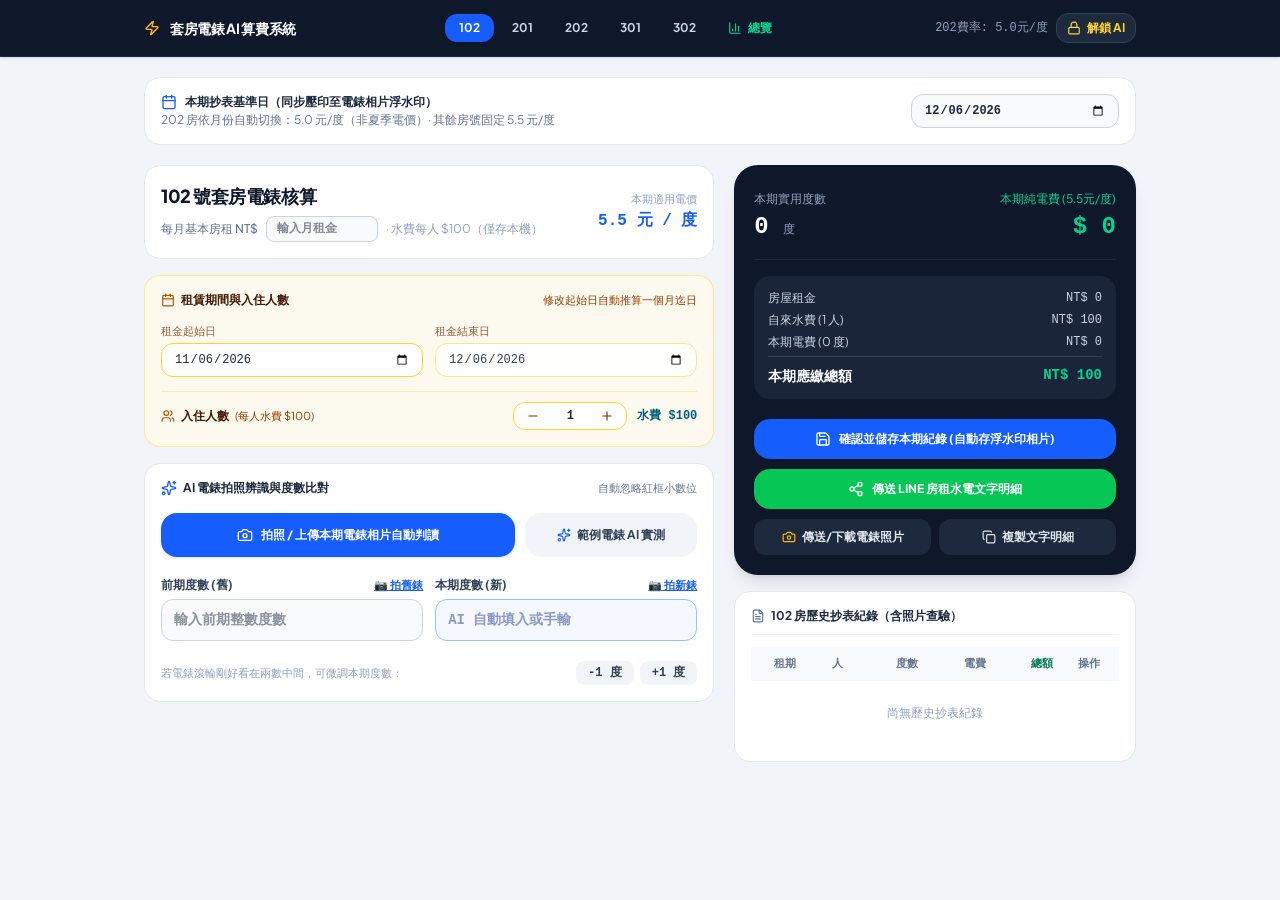
==== commit 4addf1f7: "feat: implement server-side passcode protection Add environment-based passcode authentication to sec" ====
--- a/docs/index.html
+++ b/docs/index.html
@@ -12,8 +12,8 @@
     <link rel="preconnect" href="https://fonts.googleapis.com" />
     <link rel="preconnect" href="https://fonts.gstatic.com" crossorigin />
     <link href="https://fonts.googleapis.com/css2?family=JetBrains+Mono:wght@500;600;700&family=Plus+Jakarta+Sans:wght@400;500;600;700;800&display=swap" rel="stylesheet" />
-    <script type="module" crossorigin src="./assets/index-DuKek1jM.js"></script>
-    <link rel="stylesheet" crossorigin href="./assets/index-0bf78HaD.css">
+    <script type="module" crossorigin src="./assets/index-CZddaSdA.js"></script>
+    <link rel="stylesheet" crossorigin href="./assets/index-yCHzvSEn.css">
   </head>
   <body class="bg-slate-50 text-slate-900 antialiased selection:bg-blue-600 selection:text-white">
     <div id="root"></div>
--- a/docs/assets/index-yCHzvSEn.css
+++ b/docs/assets/index-yCHzvSEn.css
@@ -0,0 +1,2 @@
+/*! tailwindcss v4.3.3 | MIT License | https://tailwindcss.com */
+@layer properties{@supports (((-webkit-hyphens:none)) and (not (margin-trim:inline))) or ((-moz-orient:inline) and (not (color:rgb(from red r g b)))){*,:before,:after,::backdrop{--tw-translate-x:0;--tw-translate-y:0;--tw-translate-z:0;--tw-rotate-x:initial;--tw-rotate-y:initial;--tw-rotate-z:initial;--tw-skew-x:initial;--tw-skew-y:initial;--tw-space-y-reverse:0;--tw-space-x-reverse:0;--tw-divide-y-reverse:0;--tw-border-style:solid;--tw-gradient-position:initial;--tw-gradient-from:#0000;--tw-gradient-via:#0000;--tw-gradient-to:#0000;--tw-gradient-stops:initial;--tw-gradient-via-stops:initial;--tw-gradient-from-position:0%;--tw-gradient-via-position:50%;--tw-gradient-to-position:100%;--tw-leading:initial;--tw-font-weight:initial;--tw-tracking:initial;--tw-ordinal:initial;--tw-slashed-zero:initial;--tw-numeric-figure:initial;--tw-numeric-spacing:initial;--tw-numeric-fraction:initial;--tw-shadow:0 0 #0000;--tw-shadow-color:initial;--tw-shadow-alpha:100%;--tw-inset-shadow:0 0 #0000;--tw-inset-shadow-color:initial;--tw-inset-shadow-alpha:100%;--tw-ring-color:initial;--tw-ring-shadow:0 0 #0000;--tw-inset-ring-color:initial;--tw-inset-ring-shadow:0 0 #0000;--tw-ring-inset:initial;--tw-ring-offset-width:0px;--tw-ring-offset-color:#fff;--tw-ring-offset-shadow:0 0 #0000;--tw-blur:initial;--tw-brightness:initial;--tw-contrast:initial;--tw-grayscale:initial;--tw-hue-rotate:initial;--tw-invert:initial;--tw-opacity:initial;--tw-saturate:initial;--tw-sepia:initial;--tw-drop-shadow:initial;--tw-drop-shadow-color:initial;--tw-drop-shadow-alpha:100%;--tw-drop-shadow-size:initial;--tw-backdrop-blur:initial;--tw-backdrop-brightness:initial;--tw-backdrop-contrast:initial;--tw-backdrop-grayscale:initial;--tw-backdrop-hue-rotate:initial;--tw-backdrop-invert:initial;--tw-backdrop-opacity:initial;--tw-backdrop-saturate:initial;--tw-backdrop-sepia:initial;--tw-duration:initial;--tw-scale-x:1;--tw-scale-y:1;--tw-scale-z:1}}}@layer theme{:root,:host{--font-sans:-apple-system, BlinkMacSystemFont, "Segoe UI", Roboto, "Helvetica Neue", "Noto Sans", Arial, sans-serif, "Apple Color Emoji", "Segoe UI Emoji", "Segoe UI Symbol", "Noto Color Emoji";--font-mono:ui-monospace, SFMono-Regular, Menlo, Monaco, Consolas, "Liberation Mono", "Courier New", monospace;--color-red-50:oklch(97.1% .013 17.38);--color-red-200:oklch(88.5% .062 18.334);--color-red-500:oklch(63.7% .237 25.331);--color-red-600:oklch(57.7% .245 27.325);--color-red-700:oklch(50.5% .213 27.518);--color-amber-50:oklch(98.7% .022 95.277);--color-amber-100:oklch(96.2% .059 95.617);--color-amber-200:oklch(92.4% .12 95.746);--color-amber-300:oklch(87.9% .169 91.605);--color-amber-400:oklch(82.8% .189 84.429);--color-amber-500:oklch(76.9% .188 70.08);--color-amber-600:oklch(66.6% .179 58.318);--color-amber-700:oklch(55.5% .163 48.998);--color-amber-800:oklch(47.3% .137 46.201);--color-amber-900:oklch(41.4% .112 45.904);--color-amber-950:oklch(27.9% .077 45.635);--color-emerald-50:oklch(97.9% .021 166.113);--color-emerald-100:oklch(95% .052 163.051);--color-emerald-200:oklch(90.5% .093 164.15);--color-emerald-300:oklch(84.5% .143 164.978);--color-emerald-400:oklch(76.5% .177 163.223);--color-emerald-500:oklch(69.6% .17 162.48);--color-emerald-600:oklch(59.6% .145 163.225);--color-emerald-700:oklch(50.8% .118 165.612);--color-emerald-800:oklch(43.2% .095 166.913);--color-cyan-50:oklch(98.4% .019 200.873);--color-cyan-200:oklch(91.7% .08 205.041);--color-cyan-600:oklch(60.9% .126 221.723);--color-cyan-700:oklch(52% .105 223.128);--color-cyan-800:oklch(45% .085 224.283);--color-blue-50:oklch(97% .014 254.604);--color-blue-100:oklch(93.2% .032 255.585);--color-blue-200:oklch(88.2% .059 254.128);--color-blue-300:oklch(80.9% .105 251.813);--color-blue-400:oklch(70.7% .165 254.624);--color-blue-500:oklch(62.3% .214 259.815);--color-blue-600:oklch(54.6% .245 262.881);--color-blue-700:oklch(48.8% .243 264.376);--color-blue-800:oklch(42.4% .199 265.638);--color-blue-900:oklch(37.9% .146 265.522);--color-slate-50:oklch(98.4% .003 247.858);--color-slate-100:oklch(96.8% .007 247.896);--color-slate-200:oklch(92.9% .013 255.508);--color-slate-300:oklch(86.9% .022 252.894);--color-slate-400:oklch(70.4% .04 256.788);--color-slate-500:oklch(55.4% .046 257.417);--color-slate-600:oklch(44.6% .043 257.281);--color-slate-700:oklch(37.2% .044 257.287);--color-slate-800:oklch(27.9% .041 260.031);--color-slate-900:oklch(20.8% .042 265.755);--color-white:#fff;--spacing:.25rem;--container-xs:20rem;--container-sm:24rem;--container-md:28rem;--container-5xl:64rem;--text-xs:.75rem;--text-xs--line-height:calc(1 / .75);--text-sm:.875rem;--text-sm--line-height:calc(1.25 / .875);--text-base:1rem;--text-base--line-height:calc(1.5 / 1);--text-lg:1.125rem;--text-lg--line-height:calc(1.75 / 1.125);--text-xl:1.25rem;--text-xl--line-height:calc(1.75 / 1.25);--text-2xl:1.5rem;--text-2xl--line-height:calc(2 / 1.5);--text-3xl:1.875rem;--text-3xl--line-height:calc(2.25 / 1.875);--font-weight-normal:400;--font-weight-medium:500;--font-weight-semibold:600;--font-weight-bold:700;--font-weight-extrabold:800;--font-weight-black:900;--tracking-tight:-.025em;--leading-relaxed:1.625;--radius-lg:.5rem;--radius-xl:.75rem;--radius-2xl:1rem;--radius-3xl:1.5rem;--animate-spin:spin 1s linear infinite;--blur-sm:8px;--default-transition-duration:.15s;--default-transition-timing-function:cubic-bezier(.4, 0, .2, 1);--default-font-family:var(--font-sans);--default-mono-font-family:var(--font-mono)}}@layer base{*,:after,:before,::backdrop{box-sizing:border-box;border:0 solid;margin:0;padding:0}::file-selector-button{box-sizing:border-box;border:0 solid;margin:0;padding:0}html,:host{-webkit-text-size-adjust:100%;tab-size:4;line-height:1.5;font-family:var(--default-font-family,-apple-system, BlinkMacSystemFont, "Segoe UI", Roboto, "Helvetica Neue", "Noto Sans", Arial, sans-serif, "Apple Color Emoji", "Segoe UI Emoji", "Segoe UI Symbol", "Noto Color Emoji");font-feature-settings:var(--default-font-feature-settings,normal);font-variation-settings:var(--default-font-variation-settings,normal);-webkit-tap-highlight-color:transparent}hr{height:0;color:inherit;border-top-width:1px}abbr:where([title]){-webkit-text-decoration:underline dotted;text-decoration:underline dotted}h1,h2,h3,h4,h5,h6{font-size:inherit;font-weight:inherit}a{color:inherit;-webkit-text-decoration:inherit;-webkit-text-decoration:inherit;-webkit-text-decoration:inherit;-webkit-text-decoration:inherit;text-decoration:inherit}b,strong{font-weight:bolder}code,kbd,samp,pre{font-family:var(--default-mono-font-family,ui-monospace, SFMono-Regular, Menlo, Monaco, Consolas, "Liberation Mono", "Courier New", monospace);font-feature-settings:var(--default-mono-font-feature-settings,normal);font-variation-settings:var(--default-mono-font-variation-settings,normal);font-size:1em}small{font-size:80%}sub,sup{vertical-align:baseline;font-size:75%;line-height:0;position:relative}sub{bottom:-.25em}sup{top:-.5em}table{text-indent:0;border-color:inherit;border-collapse:collapse}:-moz-focusring:where(:not(iframe)){outline:auto}progress{vertical-align:baseline}summary{display:list-item}ol,ul,menu{list-style:none}img,svg,video,canvas,audio,iframe,embed,object{vertical-align:middle;display:block}img,video{max-width:100%;height:auto}button,input,select,optgroup,textarea{font:inherit;font-feature-settings:inherit;font-variation-settings:inherit;letter-spacing:inherit;color:inherit;opacity:1;background-color:#0000;border-radius:0}::file-selector-button{font:inherit;font-feature-settings:inherit;font-variation-settings:inherit;letter-spacing:inherit;color:inherit;opacity:1;background-color:#0000;border-radius:0}:where(select:is([multiple],[size])) optgroup{font-weight:bolder}:where(select:is([multiple],[size])) optgroup option{padding-inline-start:20px}::file-selector-button{margin-inline-end:4px}::placeholder{opacity:1}@supports (not ((-webkit-appearance:-apple-pay-button))) or (contain-intrinsic-size:1px){::placeholder{color:currentColor}@supports (color:color-mix(in lab, red, red)){::placeholder{color:color-mix(in oklab, currentcolor 50%, transparent)}}}textarea{resize:vertical}::-webkit-search-decoration{-webkit-appearance:none}::-webkit-date-and-time-value{min-height:1lh;text-align:inherit}::-webkit-datetime-edit{display:inline-flex}::-webkit-datetime-edit-fields-wrapper{padding:0}::-webkit-datetime-edit{padding-block:0}::-webkit-datetime-edit-year-field{padding-block:0}::-webkit-datetime-edit-month-field{padding-block:0}::-webkit-datetime-edit-day-field{padding-block:0}::-webkit-datetime-edit-hour-field{padding-block:0}::-webkit-datetime-edit-minute-field{padding-block:0}::-webkit-datetime-edit-second-field{padding-block:0}::-webkit-datetime-edit-millisecond-field{padding-block:0}::-webkit-datetime-edit-meridiem-field{padding-block:0}::-webkit-calendar-picker-indicator{line-height:1}:-moz-ui-invalid{box-shadow:none}button,input:where([type=button],[type=reset],[type=submit]){appearance:button}::file-selector-button{appearance:button}::-webkit-inner-spin-button{height:auto}::-webkit-outer-spin-button{height:auto}[hidden]:where(:not([hidden=until-found])){display:none!important}body{-webkit-tap-highlight-color:transparent;font-family:Plus Jakarta Sans,-apple-system,BlinkMacSystemFont,Microsoft JhengHei,sans-serif}.font-mono{font-variant-numeric:tabular-nums;font-family:JetBrains Mono,monospace}}@layer components;@layer utilities{.pointer-events-none{pointer-events:none}.visible{visibility:visible}.absolute{position:absolute}.fixed{position:fixed}.relative{position:relative}.static{position:static}.sticky{position:sticky}.inset-0{inset:0}.top-0{top:0}.bottom-6{bottom:calc(var(--spacing) * 6)}.left-1\/2{left:50%}.z-40{z-index:40}.z-50{z-index:50}.container{width:100%}@media (width>=40rem){.container{max-width:40rem}}@media (width>=48rem){.container{max-width:48rem}}@media (width>=64rem){.container{max-width:64rem}}@media (width>=80rem){.container{max-width:80rem}}@media (width>=96rem){.container{max-width:96rem}}.mx-auto{margin-inline:auto}.mt-0\.5{margin-top:calc(var(--spacing) * .5)}.mt-1{margin-top:var(--spacing)}.mr-1{margin-right:var(--spacing)}.mb-0\.5{margin-bottom:calc(var(--spacing) * .5)}.mb-1{margin-bottom:var(--spacing)}.mb-1\.5{margin-bottom:calc(var(--spacing) * 1.5)}.mb-2{margin-bottom:calc(var(--spacing) * 2)}.mb-3{margin-bottom:calc(var(--spacing) * 3)}.block{display:block}.contents{display:contents}.flex{display:flex}.grid{display:grid}.hidden{display:none}.inline{display:inline}.inline-block{display:inline-block}.table{display:table}.h-3{height:calc(var(--spacing) * 3)}.h-3\.5{height:calc(var(--spacing) * 3.5)}.h-4{height:calc(var(--spacing) * 4)}.h-5{height:calc(var(--spacing) * 5)}.h-6{height:calc(var(--spacing) * 6)}.h-10{height:calc(var(--spacing) * 10)}.h-14{height:calc(var(--spacing) * 14)}.h-16{height:calc(var(--spacing) * 16)}.h-20{height:calc(var(--spacing) * 20)}.max-h-\[340px\]{max-height:340px}.max-h-\[360px\]{max-height:360px}.max-h-\[390px\]{max-height:390px}.max-h-\[420px\]{max-height:420px}.min-h-\[220px\]{min-height:220px}.min-h-\[240px\]{min-height:240px}.min-h-screen{min-height:100vh}.w-3{width:calc(var(--spacing) * 3)}.w-3\.5{width:calc(var(--spacing) * 3.5)}.w-4{width:calc(var(--spacing) * 4)}.w-5{width:calc(var(--spacing) * 5)}.w-6{width:calc(var(--spacing) * 6)}.w-8{width:calc(var(--spacing) * 8)}.w-9{width:calc(var(--spacing) * 9)}.w-10{width:calc(var(--spacing) * 10)}.w-12{width:calc(var(--spacing) * 12)}.w-16{width:calc(var(--spacing) * 16)}.w-20{width:calc(var(--spacing) * 20)}.w-28{width:calc(var(--spacing) * 28)}.w-full{width:100%}.max-w-5xl{max-width:var(--container-5xl)}.max-w-full{max-width:100%}.max-w-md{max-width:var(--container-md)}.max-w-sm{max-width:var(--container-sm)}.max-w-xs{max-width:var(--container-xs)}.min-w-0{min-width:0}.min-w-\[300px\]{min-width:300px}.min-w-\[420px\]{min-width:420px}.min-w-\[480px\]{min-width:480px}.flex-1{flex:1}.shrink-0{flex-shrink:0}.border-collapse{border-collapse:collapse}.-translate-x-1\/2{--tw-translate-x:calc(calc(1 / 2 * 100%) * -1);translate:var(--tw-translate-x) var(--tw-translate-y)}.translate-y-0{--tw-translate-y:0px;translate:var(--tw-translate-x) var(--tw-translate-y)}.translate-y-3{--tw-translate-y:calc(var(--spacing) * 3);translate:var(--tw-translate-x) var(--tw-translate-y)}.transform{transform:var(--tw-rotate-x,) var(--tw-rotate-y,) var(--tw-rotate-z,) var(--tw-skew-x,) var(--tw-skew-y,)}.animate-spin{animation:var(--animate-spin)}.cursor-pointer{cursor:pointer}.resize{resize:both}.scrollbar-none{scrollbar-width:none}.grid-cols-1{grid-template-columns:repeat(1,minmax(0,1fr))}.grid-cols-2{grid-template-columns:repeat(2,minmax(0,1fr))}.grid-cols-3{grid-template-columns:repeat(3,minmax(0,1fr))}.flex-col{flex-direction:column}.flex-wrap{flex-wrap:wrap}.items-center{align-items:center}.items-end{align-items:flex-end}.items-start{align-items:flex-start}.items-stretch{align-items:stretch}.justify-between{justify-content:space-between}.justify-center{justify-content:center}.justify-end{justify-content:flex-end}.gap-1{gap:var(--spacing)}.gap-1\.5{gap:calc(var(--spacing) * 1.5)}.gap-2{gap:calc(var(--spacing) * 2)}.gap-2\.5{gap:calc(var(--spacing) * 2.5)}.gap-3{gap:calc(var(--spacing) * 3)}.gap-3\.5{gap:calc(var(--spacing) * 3.5)}.gap-4{gap:calc(var(--spacing) * 4)}.gap-5{gap:calc(var(--spacing) * 5)}:where(.space-y-0\.5>:not(:last-child)){--tw-space-y-reverse:0;margin-block-start:calc(calc(var(--spacing) * .5) * var(--tw-space-y-reverse));margin-block-end:calc(calc(var(--spacing) * .5) * calc(1 - var(--tw-space-y-reverse)))}:where(.space-y-1>:not(:last-child)){--tw-space-y-reverse:0;margin-block-start:calc(var(--spacing) * var(--tw-space-y-reverse));margin-block-end:calc(var(--spacing) * calc(1 - var(--tw-space-y-reverse)))}:where(.space-y-1\.5>:not(:last-child)){--tw-space-y-reverse:0;margin-block-start:calc(calc(var(--spacing) * 1.5) * var(--tw-space-y-reverse));margin-block-end:calc(calc(var(--spacing) * 1.5) * calc(1 - var(--tw-space-y-reverse)))}:where(.space-y-2>:not(:last-child)){--tw-space-y-reverse:0;margin-block-start:calc(calc(var(--spacing) * 2) * var(--tw-space-y-reverse));margin-block-end:calc(calc(var(--spacing) * 2) * calc(1 - var(--tw-space-y-reverse)))}:where(.space-y-2\.5>:not(:last-child)){--tw-space-y-reverse:0;margin-block-start:calc(calc(var(--spacing) * 2.5) * var(--tw-space-y-reverse));margin-block-end:calc(calc(var(--spacing) * 2.5) * calc(1 - var(--tw-space-y-reverse)))}:where(.space-y-3>:not(:last-child)){--tw-space-y-reverse:0;margin-block-start:calc(calc(var(--spacing) * 3) * var(--tw-space-y-reverse));margin-block-end:calc(calc(var(--spacing) * 3) * calc(1 - var(--tw-space-y-reverse)))}:where(.space-y-3\.5>:not(:last-child)){--tw-space-y-reverse:0;margin-block-start:calc(calc(var(--spacing) * 3.5) * var(--tw-space-y-reverse));margin-block-end:calc(calc(var(--spacing) * 3.5) * calc(1 - var(--tw-space-y-reverse)))}:where(.space-y-4>:not(:last-child)){--tw-space-y-reverse:0;margin-block-start:calc(calc(var(--spacing) * 4) * var(--tw-space-y-reverse));margin-block-end:calc(calc(var(--spacing) * 4) * calc(1 - var(--tw-space-y-reverse)))}:where(.space-y-5>:not(:last-child)){--tw-space-y-reverse:0;margin-block-start:calc(calc(var(--spacing) * 5) * var(--tw-space-y-reverse));margin-block-end:calc(calc(var(--spacing) * 5) * calc(1 - var(--tw-space-y-reverse)))}:where(.space-x-1>:not(:last-child)){--tw-space-x-reverse:0;margin-inline-start:calc(var(--spacing) * var(--tw-space-x-reverse));margin-inline-end:calc(var(--spacing) * calc(1 - var(--tw-space-x-reverse)))}:where(.divide-y>:not(:last-child)){--tw-divide-y-reverse:0;border-bottom-style:var(--tw-border-style);border-top-style:var(--tw-border-style);border-top-width:calc(1px * var(--tw-divide-y-reverse));border-bottom-width:calc(1px * calc(1 - var(--tw-divide-y-reverse)))}:where(.divide-slate-100>:not(:last-child)){border-color:var(--color-slate-100)}.truncate{text-overflow:ellipsis;white-space:nowrap;overflow:hidden}.overflow-hidden{overflow:hidden}.overflow-x-auto{overflow-x:auto}.rounded{border-radius:.25rem}.rounded-2xl{border-radius:var(--radius-2xl)}.rounded-3xl{border-radius:var(--radius-3xl)}.rounded-full{border-radius:2147483647px}.rounded-lg{border-radius:var(--radius-lg)}.rounded-xl{border-radius:var(--radius-xl)}.rounded-t-2xl{border-top-left-radius:var(--radius-2xl);border-top-right-radius:var(--radius-2xl)}.rounded-b-2xl{border-bottom-right-radius:var(--radius-2xl);border-bottom-left-radius:var(--radius-2xl)}.rounded-br-xl{border-bottom-right-radius:var(--radius-xl)}.border{border-style:var(--tw-border-style);border-width:1px}.border-t{border-top-style:var(--tw-border-style);border-top-width:1px}.border-t-2{border-top-style:var(--tw-border-style);border-top-width:2px}.border-b{border-bottom-style:var(--tw-border-style);border-bottom-width:1px}.border-none{--tw-border-style:none;border-style:none}.border-amber-200{border-color:var(--color-amber-200)}.border-amber-200\/60{border-color:#fee68599}@supports (color:color-mix(in lab, red, red)){.border-amber-200\/60{border-color:color-mix(in oklab, var(--color-amber-200) 60%, transparent)}}.border-amber-200\/70{border-color:#fee685b3}@supports (color:color-mix(in lab, red, red)){.border-amber-200\/70{border-color:color-mix(in oklab, var(--color-amber-200) 70%, transparent)}}.border-amber-200\/80{border-color:#fee685cc}@supports (color:color-mix(in lab, red, red)){.border-amber-200\/80{border-color:color-mix(in oklab, var(--color-amber-200) 80%, transparent)}}.border-amber-200\/90{border-color:#fee685e6}@supports (color:color-mix(in lab, red, red)){.border-amber-200\/90{border-color:color-mix(in oklab, var(--color-amber-200) 90%, transparent)}}.border-amber-300{border-color:var(--color-amber-300)}.border-blue-100{border-color:var(--color-blue-100)}.border-blue-200{border-color:var(--color-blue-200)}.border-blue-300{border-color:var(--color-blue-300)}.border-cyan-200{border-color:var(--color-cyan-200)}.border-emerald-200{border-color:var(--color-emerald-200)}.border-emerald-500\/30{border-color:#00bb7f4d}@supports (color:color-mix(in lab, red, red)){.border-emerald-500\/30{border-color:color-mix(in oklab, var(--color-emerald-500) 30%, transparent)}}.border-red-200{border-color:var(--color-red-200)}.border-slate-50{border-color:var(--color-slate-50)}.border-slate-100{border-color:var(--color-slate-100)}.border-slate-200{border-color:var(--color-slate-200)}.border-slate-200\/80{border-color:#e2e8f0cc}@supports (color:color-mix(in lab, red, red)){.border-slate-200\/80{border-color:color-mix(in oklab, var(--color-slate-200) 80%, transparent)}}.border-slate-300{border-color:var(--color-slate-300)}.border-slate-700{border-color:var(--color-slate-700)}.border-slate-700\/80{border-color:#314158cc}@supports (color:color-mix(in lab, red, red)){.border-slate-700\/80{border-color:color-mix(in oklab, var(--color-slate-700) 80%, transparent)}}.border-slate-800{border-color:var(--color-slate-800)}.bg-\[\#06c755\]{background-color:#06c755}.bg-amber-50{background-color:var(--color-amber-50)}.bg-amber-50\/60{background-color:#fffbeb99}@supports (color:color-mix(in lab, red, red)){.bg-amber-50\/60{background-color:color-mix(in oklab, var(--color-amber-50) 60%, transparent)}}.bg-amber-50\/70{background-color:#fffbebb3}@supports (color:color-mix(in lab, red, red)){.bg-amber-50\/70{background-color:color-mix(in oklab, var(--color-amber-50) 70%, transparent)}}.bg-amber-100{background-color:var(--color-amber-100)}.bg-amber-100\/50{background-color:#fef3c680}@supports (color:color-mix(in lab, red, red)){.bg-amber-100\/50{background-color:color-mix(in oklab, var(--color-amber-100) 50%, transparent)}}.bg-blue-50{background-color:var(--color-blue-50)}.bg-blue-50\/60{background-color:#eff6ff99}@supports (color:color-mix(in lab, red, red)){.bg-blue-50\/60{background-color:color-mix(in oklab, var(--color-blue-50) 60%, transparent)}}.bg-blue-600{background-color:var(--color-blue-600)}.bg-cyan-50{background-color:var(--color-cyan-50)}.bg-emerald-50{background-color:var(--color-emerald-50)}.bg-emerald-50\/30{background-color:#ecfdf54d}@supports (color:color-mix(in lab, red, red)){.bg-emerald-50\/30{background-color:color-mix(in oklab, var(--color-emerald-50) 30%, transparent)}}.bg-emerald-100\/50{background-color:#d0fae580}@supports (color:color-mix(in lab, red, red)){.bg-emerald-100\/50{background-color:color-mix(in oklab, var(--color-emerald-100) 50%, transparent)}}.bg-emerald-100\/60{background-color:#d0fae599}@supports (color:color-mix(in lab, red, red)){.bg-emerald-100\/60{background-color:color-mix(in oklab, var(--color-emerald-100) 60%, transparent)}}.bg-emerald-500\/15{background-color:#00bb7f26}@supports (color:color-mix(in lab, red, red)){.bg-emerald-500\/15{background-color:color-mix(in oklab, var(--color-emerald-500) 15%, transparent)}}.bg-emerald-600{background-color:var(--color-emerald-600)}.bg-red-50{background-color:var(--color-red-50)}.bg-red-600{background-color:var(--color-red-600)}.bg-slate-50{background-color:var(--color-slate-50)}.bg-slate-50\/50{background-color:#f8fafc80}@supports (color:color-mix(in lab, red, red)){.bg-slate-50\/50{background-color:color-mix(in oklab, var(--color-slate-50) 50%, transparent)}}.bg-slate-50\/60{background-color:#f8fafc99}@supports (color:color-mix(in lab, red, red)){.bg-slate-50\/60{background-color:color-mix(in oklab, var(--color-slate-50) 60%, transparent)}}.bg-slate-50\/80{background-color:#f8fafccc}@supports (color:color-mix(in lab, red, red)){.bg-slate-50\/80{background-color:color-mix(in oklab, var(--color-slate-50) 80%, transparent)}}.bg-slate-100{background-color:var(--color-slate-100)}.bg-slate-700{background-color:var(--color-slate-700)}.bg-slate-800{background-color:var(--color-slate-800)}.bg-slate-800\/50{background-color:#1d293d80}@supports (color:color-mix(in lab, red, red)){.bg-slate-800\/50{background-color:color-mix(in oklab, var(--color-slate-800) 50%, transparent)}}.bg-slate-800\/80{background-color:#1d293dcc}@supports (color:color-mix(in lab, red, red)){.bg-slate-800\/80{background-color:color-mix(in oklab, var(--color-slate-800) 80%, transparent)}}.bg-slate-900{background-color:var(--color-slate-900)}.bg-slate-900\/40{background-color:#0f172b66}@supports (color:color-mix(in lab, red, red)){.bg-slate-900\/40{background-color:color-mix(in oklab, var(--color-slate-900) 40%, transparent)}}.bg-slate-900\/60{background-color:#0f172b99}@supports (color:color-mix(in lab, red, red)){.bg-slate-900\/60{background-color:color-mix(in oklab, var(--color-slate-900) 60%, transparent)}}.bg-slate-900\/80{background-color:#0f172bcc}@supports (color:color-mix(in lab, red, red)){.bg-slate-900\/80{background-color:color-mix(in oklab, var(--color-slate-900) 80%, transparent)}}.bg-slate-900\/90{background-color:#0f172be6}@supports (color:color-mix(in lab, red, red)){.bg-slate-900\/90{background-color:color-mix(in oklab, var(--color-slate-900) 90%, transparent)}}.bg-slate-900\/95{background-color:#0f172bf2}@supports (color:color-mix(in lab, red, red)){.bg-slate-900\/95{background-color:color-mix(in oklab, var(--color-slate-900) 95%, transparent)}}.bg-white{background-color:var(--color-white)}.bg-white\/20{background-color:#fff3}@supports (color:color-mix(in lab, red, red)){.bg-white\/20{background-color:color-mix(in oklab, var(--color-white) 20%, transparent)}}.bg-white\/80{background-color:#fffc}@supports (color:color-mix(in lab, red, red)){.bg-white\/80{background-color:color-mix(in oklab, var(--color-white) 80%, transparent)}}.bg-gradient-to-br{--tw-gradient-position:to bottom right in oklab;background-image:linear-gradient(var(--tw-gradient-stops))}.bg-gradient-to-r{--tw-gradient-position:to right in oklab;background-image:linear-gradient(var(--tw-gradient-stops))}.from-slate-800{--tw-gradient-from:var(--color-slate-800);--tw-gradient-stops:var(--tw-gradient-via-stops,var(--tw-gradient-position), var(--tw-gradient-from) var(--tw-gradient-from-position), var(--tw-gradient-to) var(--tw-gradient-to-position))}.from-slate-900{--tw-gradient-from:var(--color-slate-900);--tw-gradient-stops:var(--tw-gradient-via-stops,var(--tw-gradient-position), var(--tw-gradient-from) var(--tw-gradient-from-position), var(--tw-gradient-to) var(--tw-gradient-to-position))}.to-slate-800{--tw-gradient-to:var(--color-slate-800);--tw-gradient-stops:var(--tw-gradient-via-stops,var(--tw-gradient-position), var(--tw-gradient-from) var(--tw-gradient-from-position), var(--tw-gradient-to) var(--tw-gradient-to-position))}.to-slate-900{--tw-gradient-to:var(--color-slate-900);--tw-gradient-stops:var(--tw-gradient-via-stops,var(--tw-gradient-position), var(--tw-gradient-from) var(--tw-gradient-from-position), var(--tw-gradient-to) var(--tw-gradient-to-position))}.object-contain{object-fit:contain}.object-cover{object-fit:cover}.p-0{padding:0}.p-1{padding:var(--spacing)}.p-1\.5{padding:calc(var(--spacing) * 1.5)}.p-2{padding:calc(var(--spacing) * 2)}.p-3{padding:calc(var(--spacing) * 3)}.p-3\.5{padding:calc(var(--spacing) * 3.5)}.p-4{padding:calc(var(--spacing) * 4)}.p-5{padding:calc(var(--spacing) * 5)}.px-1{padding-inline:var(--spacing)}.px-1\.5{padding-inline:calc(var(--spacing) * 1.5)}.px-2{padding-inline:calc(var(--spacing) * 2)}.px-2\.5{padding-inline:calc(var(--spacing) * 2.5)}.px-3{padding-inline:calc(var(--spacing) * 3)}.px-3\.5{padding-inline:calc(var(--spacing) * 3.5)}.px-4{padding-inline:calc(var(--spacing) * 4)}.py-0\.5{padding-block:calc(var(--spacing) * .5)}.py-1{padding-block:var(--spacing)}.py-1\.5{padding-block:calc(var(--spacing) * 1.5)}.py-2{padding-block:calc(var(--spacing) * 2)}.py-2\.5{padding-block:calc(var(--spacing) * 2.5)}.py-3{padding-block:calc(var(--spacing) * 3)}.py-3\.5{padding-block:calc(var(--spacing) * 3.5)}.py-4{padding-block:calc(var(--spacing) * 4)}.py-6{padding-block:calc(var(--spacing) * 6)}.pt-0\.5{padding-top:calc(var(--spacing) * .5)}.pt-1{padding-top:var(--spacing)}.pt-2{padding-top:calc(var(--spacing) * 2)}.pt-2\.5{padding-top:calc(var(--spacing) * 2.5)}.pt-4{padding-top:calc(var(--spacing) * 4)}.pt-5{padding-top:calc(var(--spacing) * 5)}.pb-2{padding-bottom:calc(var(--spacing) * 2)}.pb-2\.5{padding-bottom:calc(var(--spacing) * 2.5)}.pb-3{padding-bottom:calc(var(--spacing) * 3)}.pb-4{padding-bottom:calc(var(--spacing) * 4)}.pb-16{padding-bottom:calc(var(--spacing) * 16)}.text-center{text-align:center}.text-left{text-align:left}.text-right{text-align:right}.font-mono{font-family:var(--font-mono)}.text-2xl{font-size:var(--text-2xl);line-height:var(--tw-leading,var(--text-2xl--line-height))}.text-3xl{font-size:var(--text-3xl);line-height:var(--tw-leading,var(--text-3xl--line-height))}.text-base{font-size:var(--text-base);line-height:var(--tw-leading,var(--text-base--line-height))}.text-lg{font-size:var(--text-lg);line-height:var(--tw-leading,var(--text-lg--line-height))}.text-sm{font-size:var(--text-sm);line-height:var(--tw-leading,var(--text-sm--line-height))}.text-xl{font-size:var(--text-xl);line-height:var(--tw-leading,var(--text-xl--line-height))}.text-xs{font-size:var(--text-xs);line-height:var(--tw-leading,var(--text-xs--line-height))}.text-\[10px\]{font-size:10px}.text-\[11px\]{font-size:11px}.text-\[12px\]{font-size:12px}.leading-none{--tw-leading:1;line-height:1}.leading-relaxed{--tw-leading:var(--leading-relaxed);line-height:var(--leading-relaxed)}.font-black{--tw-font-weight:var(--font-weight-black);font-weight:var(--font-weight-black)}.font-bold{--tw-font-weight:var(--font-weight-bold);font-weight:var(--font-weight-bold)}.font-extrabold{--tw-font-weight:var(--font-weight-extrabold);font-weight:var(--font-weight-extrabold)}.font-medium{--tw-font-weight:var(--font-weight-medium);font-weight:var(--font-weight-medium)}.font-normal{--tw-font-weight:var(--font-weight-normal);font-weight:var(--font-weight-normal)}.font-semibold{--tw-font-weight:var(--font-weight-semibold);font-weight:var(--font-weight-semibold)}.tracking-tight{--tw-tracking:var(--tracking-tight);letter-spacing:var(--tracking-tight)}.whitespace-nowrap{white-space:nowrap}.text-amber-300{color:var(--color-amber-300)}.text-amber-400{color:var(--color-amber-400)}.text-amber-500{color:var(--color-amber-500)}.text-amber-600{color:var(--color-amber-600)}.text-amber-700{color:var(--color-amber-700)}.text-amber-700\/80{color:#b75000cc}@supports (color:color-mix(in lab, red, red)){.text-amber-700\/80{color:color-mix(in oklab, var(--color-amber-700) 80%, transparent)}}.text-amber-800{color:var(--color-amber-800)}.text-amber-900{color:var(--color-amber-900)}.text-amber-900\/80{color:#7b3306cc}@supports (color:color-mix(in lab, red, red)){.text-amber-900\/80{color:color-mix(in oklab, var(--color-amber-900) 80%, transparent)}}.text-amber-950{color:var(--color-amber-950)}.text-blue-400{color:var(--color-blue-400)}.text-blue-600{color:var(--color-blue-600)}.text-blue-700{color:var(--color-blue-700)}.text-blue-800{color:var(--color-blue-800)}.text-blue-900{color:var(--color-blue-900)}.text-cyan-600{color:var(--color-cyan-600)}.text-cyan-700{color:var(--color-cyan-700)}.text-cyan-800{color:var(--color-cyan-800)}.text-emerald-300{color:var(--color-emerald-300)}.text-emerald-400{color:var(--color-emerald-400)}.text-emerald-600{color:var(--color-emerald-600)}.text-emerald-700{color:var(--color-emerald-700)}.text-emerald-800{color:var(--color-emerald-800)}.text-red-500{color:var(--color-red-500)}.text-red-600{color:var(--color-red-600)}.text-red-700{color:var(--color-red-700)}.text-slate-200{color:var(--color-slate-200)}.text-slate-300{color:var(--color-slate-300)}.text-slate-400{color:var(--color-slate-400)}.text-slate-500{color:var(--color-slate-500)}.text-slate-600{color:var(--color-slate-600)}.text-slate-700{color:var(--color-slate-700)}.text-slate-800{color:var(--color-slate-800)}.text-slate-900{color:var(--color-slate-900)}.text-white{color:var(--color-white)}.lowercase{text-transform:lowercase}.uppercase{text-transform:uppercase}.italic{font-style:italic}.tabular-nums{--tw-numeric-spacing:tabular-nums;font-variant-numeric:var(--tw-ordinal,) var(--tw-slashed-zero,) var(--tw-numeric-figure,) var(--tw-numeric-spacing,) var(--tw-numeric-fraction,)}.underline{text-decoration-line:underline}.antialiased{-webkit-font-smoothing:antialiased;-moz-osx-font-smoothing:grayscale}.opacity-0{opacity:0}.opacity-80{opacity:.8}.opacity-100{opacity:1}.shadow{--tw-shadow:0 1px 3px 0 var(--tw-shadow-color,#0000001a), 0 1px 2px -1px var(--tw-shadow-color,#0000001a);box-shadow:var(--tw-inset-shadow), var(--tw-inset-ring-shadow), var(--tw-ring-offset-shadow), var(--tw-ring-shadow), var(--tw-shadow)}.shadow-2xl{--tw-shadow:0 25px 50px -12px var(--tw-shadow-color,#00000040);box-shadow:var(--tw-inset-shadow), var(--tw-inset-ring-shadow), var(--tw-ring-offset-shadow), var(--tw-ring-shadow), var(--tw-shadow)}.shadow-inner{--tw-shadow:inset 0 2px 4px 0 var(--tw-shadow-color,#0000000d);box-shadow:var(--tw-inset-shadow), var(--tw-inset-ring-shadow), var(--tw-ring-offset-shadow), var(--tw-ring-shadow), var(--tw-shadow)}.shadow-lg{--tw-shadow:0 10px 15px -3px var(--tw-shadow-color,#0000001a), 0 4px 6px -4px var(--tw-shadow-color,#0000001a);box-shadow:var(--tw-inset-shadow), var(--tw-inset-ring-shadow), var(--tw-ring-offset-shadow), var(--tw-ring-shadow), var(--tw-shadow)}.shadow-md{--tw-shadow:0 4px 6px -1px var(--tw-shadow-color,#0000001a), 0 2px 4px -2px var(--tw-shadow-color,#0000001a);box-shadow:var(--tw-inset-shadow), var(--tw-inset-ring-shadow), var(--tw-ring-offset-shadow), var(--tw-ring-shadow), var(--tw-shadow)}.shadow-sm{--tw-shadow:0 1px 3px 0 var(--tw-shadow-color,#0000001a), 0 1px 2px -1px var(--tw-shadow-color,#0000001a);box-shadow:var(--tw-inset-shadow), var(--tw-inset-ring-shadow), var(--tw-ring-offset-shadow), var(--tw-ring-shadow), var(--tw-shadow)}.shadow-xl{--tw-shadow:0 20px 25px -5px var(--tw-shadow-color,#0000001a), 0 8px 10px -6px var(--tw-shadow-color,#0000001a);box-shadow:var(--tw-inset-shadow), var(--tw-inset-ring-shadow), var(--tw-ring-offset-shadow), var(--tw-ring-shadow), var(--tw-shadow)}.shadow-blue-500\/20{--tw-shadow-color:#3080ff33}@supports (color:color-mix(in lab, red, red)){.shadow-blue-500\/20{--tw-shadow-color:color-mix(in oklab, color-mix(in oklab, var(--color-blue-500) 20%, transparent) var(--tw-shadow-alpha), transparent)}}.blur{--tw-blur:blur(8px);filter:var(--tw-blur,) var(--tw-brightness,) var(--tw-contrast,) var(--tw-grayscale,) var(--tw-hue-rotate,) var(--tw-invert,) var(--tw-saturate,) var(--tw-sepia,) var(--tw-drop-shadow,)}.filter{filter:var(--tw-blur,) var(--tw-brightness,) var(--tw-contrast,) var(--tw-grayscale,) var(--tw-hue-rotate,) var(--tw-invert,) var(--tw-saturate,) var(--tw-sepia,) var(--tw-drop-shadow,)}.filter\!{filter:var(--tw-blur,) var(--tw-brightness,) var(--tw-contrast,) var(--tw-grayscale,) var(--tw-hue-rotate,) var(--tw-invert,) var(--tw-saturate,) var(--tw-sepia,) var(--tw-drop-shadow,)!important}.backdrop-blur{--tw-backdrop-blur:blur(8px);-webkit-backdrop-filter:var(--tw-backdrop-blur,) var(--tw-backdrop-brightness,) var(--tw-backdrop-contrast,) var(--tw-backdrop-grayscale,) var(--tw-backdrop-hue-rotate,) var(--tw-backdrop-invert,) var(--tw-backdrop-opacity,) var(--tw-backdrop-saturate,) var(--tw-backdrop-sepia,);backdrop-filter:var(--tw-backdrop-blur,) var(--tw-backdrop-brightness,) var(--tw-backdrop-contrast,) var(--tw-backdrop-grayscale,) var(--tw-backdrop-hue-rotate,) var(--tw-backdrop-invert,) var(--tw-backdrop-opacity,) var(--tw-backdrop-saturate,) var(--tw-backdrop-sepia,)}.backdrop-blur-sm{--tw-backdrop-blur:blur(var(--blur-sm));-webkit-backdrop-filter:var(--tw-backdrop-blur,) var(--tw-backdrop-brightness,) var(--tw-backdrop-contrast,) var(--tw-backdrop-grayscale,) var(--tw-backdrop-hue-rotate,) var(--tw-backdrop-invert,) var(--tw-backdrop-opacity,) var(--tw-backdrop-saturate,) var(--tw-backdrop-sepia,);backdrop-filter:var(--tw-backdrop-blur,) var(--tw-backdrop-brightness,) var(--tw-backdrop-contrast,) var(--tw-backdrop-grayscale,) var(--tw-backdrop-hue-rotate,) var(--tw-backdrop-invert,) var(--tw-backdrop-opacity,) var(--tw-backdrop-saturate,) var(--tw-backdrop-sepia,)}.transition{transition-property:color,background-color,border-color,outline-color,text-decoration-color,fill,stroke,--tw-gradient-from,--tw-gradient-via,--tw-gradient-to,opacity,box-shadow,transform,translate,scale,rotate,filter,-webkit-backdrop-filter,backdrop-filter,display,content-visibility,overlay,pointer-events;transition-timing-function:var(--tw-ease,var(--default-transition-timing-function));transition-duration:var(--tw-duration,var(--default-transition-duration))}.transition-all{transition-property:all;transition-timing-function:var(--tw-ease,var(--default-transition-timing-function));transition-duration:var(--tw-duration,var(--default-transition-duration))}.duration-150{--tw-duration:.15s;transition-duration:.15s}.duration-200{--tw-duration:.2s;transition-duration:.2s}.duration-300{--tw-duration:.3s;transition-duration:.3s}@media (hover:hover){.group-hover\:opacity-100:is(:where(.group):hover *){opacity:1}}.selection\:bg-blue-500 ::selection{background-color:var(--color-blue-500)}.selection\:bg-blue-500::selection{background-color:var(--color-blue-500)}.selection\:bg-blue-600 ::selection{background-color:var(--color-blue-600)}.selection\:bg-blue-600::selection{background-color:var(--color-blue-600)}.selection\:text-white ::selection{color:var(--color-white)}.selection\:text-white::selection{color:var(--color-white)}.even\:bg-slate-50\/50:nth-child(2n){background-color:#f8fafc80}@supports (color:color-mix(in lab, red, red)){.even\:bg-slate-50\/50:nth-child(2n){background-color:color-mix(in oklab, var(--color-slate-50) 50%, transparent)}}@media (hover:hover){.hover\:bg-\[\#05b34c\]:hover{background-color:#05b34c}.hover\:bg-amber-100:hover{background-color:var(--color-amber-100)}.hover\:bg-blue-50\/40:hover{background-color:#eff6ff66}@supports (color:color-mix(in lab, red, red)){.hover\:bg-blue-50\/40:hover{background-color:color-mix(in oklab, var(--color-blue-50) 40%, transparent)}}.hover\:bg-blue-100:hover{background-color:var(--color-blue-100)}.hover\:bg-blue-500:hover{background-color:var(--color-blue-500)}.hover\:bg-blue-700:hover{background-color:var(--color-blue-700)}.hover\:bg-emerald-100:hover{background-color:var(--color-emerald-100)}.hover\:bg-emerald-500\/25:hover{background-color:#00bb7f40}@supports (color:color-mix(in lab, red, red)){.hover\:bg-emerald-500\/25:hover{background-color:color-mix(in oklab, var(--color-emerald-500) 25%, transparent)}}.hover\:bg-red-700:hover{background-color:var(--color-red-700)}.hover\:bg-slate-50:hover{background-color:var(--color-slate-50)}.hover\:bg-slate-50\/60:hover{background-color:#f8fafc99}@supports (color:color-mix(in lab, red, red)){.hover\:bg-slate-50\/60:hover{background-color:color-mix(in oklab, var(--color-slate-50) 60%, transparent)}}.hover\:bg-slate-200:hover{background-color:var(--color-slate-200)}.hover\:bg-slate-600:hover{background-color:var(--color-slate-600)}.hover\:bg-slate-700:hover{background-color:var(--color-slate-700)}.hover\:bg-slate-800:hover{background-color:var(--color-slate-800)}.hover\:text-blue-800:hover{color:var(--color-blue-800)}.hover\:text-emerald-300:hover{color:var(--color-emerald-300)}.hover\:text-red-500:hover{color:var(--color-red-500)}.hover\:text-red-600:hover{color:var(--color-red-600)}.hover\:text-red-700:hover{color:var(--color-red-700)}.hover\:text-slate-600:hover{color:var(--color-slate-600)}.hover\:text-slate-700:hover{color:var(--color-slate-700)}.hover\:text-white:hover{color:var(--color-white)}}.focus\:ring-0:focus{--tw-ring-shadow:var(--tw-ring-inset,) 0 0 0 calc(0px + var(--tw-ring-offset-width)) var(--tw-ring-color,currentcolor);box-shadow:var(--tw-inset-shadow), var(--tw-inset-ring-shadow), var(--tw-ring-offset-shadow), var(--tw-ring-shadow), var(--tw-shadow)}.focus\:ring-2:focus{--tw-ring-shadow:var(--tw-ring-inset,) 0 0 0 calc(2px + var(--tw-ring-offset-width)) var(--tw-ring-color,currentcolor);box-shadow:var(--tw-inset-shadow), var(--tw-inset-ring-shadow), var(--tw-ring-offset-shadow), var(--tw-ring-shadow), var(--tw-shadow)}.focus\:ring-amber-500:focus{--tw-ring-color:var(--color-amber-500)}.focus\:ring-blue-500:focus{--tw-ring-color:var(--color-blue-500)}.focus\:ring-blue-600:focus{--tw-ring-color:var(--color-blue-600)}.focus\:outline-none:focus{--tw-outline-style:none;outline-style:none}.active\:scale-95:active{--tw-scale-x:95%;--tw-scale-y:95%;--tw-scale-z:95%;scale:var(--tw-scale-x) var(--tw-scale-y)}.active\:scale-\[0\.99\]:active{scale:.99}.active\:bg-amber-200:active{background-color:var(--color-amber-200)}.disabled\:opacity-60:disabled{opacity:.6}@media (width>=40rem){.sm\:col-span-2{grid-column:span 2/span 2}.sm\:inline{display:inline}.sm\:w-52{width:calc(var(--spacing) * 52)}.sm\:flex-initial{flex:0 auto}.sm\:grid-cols-3{grid-template-columns:repeat(3,minmax(0,1fr))}.sm\:flex-row{flex-direction:row}.sm\:items-center{align-items:center}.sm\:justify-between{justify-content:space-between}.sm\:p-2{padding:calc(var(--spacing) * 2)}.sm\:p-4{padding:calc(var(--spacing) * 4)}.sm\:text-right{text-align:right}.sm\:text-xs{font-size:var(--text-xs);line-height:var(--tw-leading,var(--text-xs--line-height))}.sm\:text-\[11px\]{font-size:11px}}@media (width>=48rem){.md\:flex{display:flex}.md\:inline{display:inline}}@media (width>=64rem){.lg\:col-span-5{grid-column:span 5/span 5}.lg\:col-span-7{grid-column:span 7/span 7}.lg\:grid-cols-12{grid-template-columns:repeat(12,minmax(0,1fr))}}}.tabular-nums{font-variant-numeric:tabular-nums}@property --tw-translate-x{syntax:"*";inherits:false;initial-value:0}@property --tw-translate-y{syntax:"*";inherits:false;initial-value:0}@property --tw-translate-z{syntax:"*";inherits:false;initial-value:0}@property --tw-rotate-x{syntax:"*";inherits:false}@property --tw-rotate-y{syntax:"*";inherits:false}@property --tw-rotate-z{syntax:"*";inherits:false}@property --tw-skew-x{syntax:"*";inherits:false}@property --tw-skew-y{syntax:"*";inherits:false}@property --tw-space-y-reverse{syntax:"*";inherits:false;initial-value:0}@property --tw-space-x-reverse{syntax:"*";inherits:false;initial-value:0}@property --tw-divide-y-reverse{syntax:"*";inherits:false;initial-value:0}@property --tw-border-style{syntax:"*";inherits:false;initial-value:solid}@property --tw-gradient-position{syntax:"*";inherits:false}@property --tw-gradient-from{syntax:"<color>";inherits:false;initial-value:#0000}@property --tw-gradient-via{syntax:"<color>";inherits:false;initial-value:#0000}@property --tw-gradient-to{syntax:"<color>";inherits:false;initial-value:#0000}@property --tw-gradient-stops{syntax:"*";inherits:false}@property --tw-gradient-via-stops{syntax:"*";inherits:false}@property --tw-gradient-from-position{syntax:"<length-percentage>";inherits:false;initial-value:0%}@property --tw-gradient-via-position{syntax:"<length-percentage>";inherits:false;initial-value:50%}@property --tw-gradient-to-position{syntax:"<length-percentage>";inherits:false;initial-value:100%}@property --tw-leading{syntax:"*";inherits:false}@property --tw-font-weight{syntax:"*";inherits:false}@property --tw-tracking{syntax:"*";inherits:false}@property --tw-ordinal{syntax:"*";inherits:false}@property --tw-slashed-zero{syntax:"*";inherits:false}@property --tw-numeric-figure{syntax:"*";inherits:false}@property --tw-numeric-spacing{syntax:"*";inherits:false}@property --tw-numeric-fraction{syntax:"*";inherits:false}@property --tw-shadow{syntax:"*";inherits:false;initial-value:0 0 #0000}@property --tw-shadow-color{syntax:"*";inherits:false}@property --tw-shadow-alpha{syntax:"<percentage>";inherits:false;initial-value:100%}@property --tw-inset-shadow{syntax:"*";inherits:false;initial-value:0 0 #0000}@property --tw-inset-shadow-color{syntax:"*";inherits:false}@property --tw-inset-shadow-alpha{syntax:"<percentage>";inherits:false;initial-value:100%}@property --tw-ring-color{syntax:"*";inherits:false}@property --tw-ring-shadow{syntax:"*";inherits:false;initial-value:0 0 #0000}@property --tw-inset-ring-color{syntax:"*";inherits:false}@property --tw-inset-ring-shadow{syntax:"*";inherits:false;initial-value:0 0 #0000}@property --tw-ring-inset{syntax:"*";inherits:false}@property --tw-ring-offset-width{syntax:"<length>";inherits:false;initial-value:0}@property --tw-ring-offset-color{syntax:"*";inherits:false;initial-value:#fff}@property --tw-ring-offset-shadow{syntax:"*";inherits:false;initial-value:0 0 #0000}@property --tw-blur{syntax:"*";inherits:false}@property --tw-brightness{syntax:"*";inherits:false}@property --tw-contrast{syntax:"*";inherits:false}@property --tw-grayscale{syntax:"*";inherits:false}@property --tw-hue-rotate{syntax:"*";inherits:false}@property --tw-invert{syntax:"*";inherits:false}@property --tw-opacity{syntax:"*";inherits:false}@property --tw-saturate{syntax:"*";inherits:false}@property --tw-sepia{syntax:"*";inherits:false}@property --tw-drop-shadow{syntax:"*";inherits:false}@property --tw-drop-shadow-color{syntax:"*";inherits:false}@property --tw-drop-shadow-alpha{syntax:"<percentage>";inherits:false;initial-value:100%}@property --tw-drop-shadow-size{syntax:"*";inherits:false}@property --tw-backdrop-blur{syntax:"*";inherits:false}@property --tw-backdrop-brightness{syntax:"*";inherits:false}@property --tw-backdrop-contrast{syntax:"*";inherits:false}@property --tw-backdrop-grayscale{syntax:"*";inherits:false}@property --tw-backdrop-hue-rotate{syntax:"*";inherits:false}@property --tw-backdrop-invert{syntax:"*";inherits:false}@property --tw-backdrop-opacity{syntax:"*";inherits:false}@property --tw-backdrop-saturate{syntax:"*";inherits:false}@property --tw-backdrop-sepia{syntax:"*";inherits:false}@property --tw-duration{syntax:"*";inherits:false}@property --tw-scale-x{syntax:"*";inherits:false;initial-value:1}@property --tw-scale-y{syntax:"*";inherits:false;initial-value:1}@property --tw-scale-z{syntax:"*";inherits:false;initial-value:1}@keyframes spin{to{transform:rotate(360deg)}}
